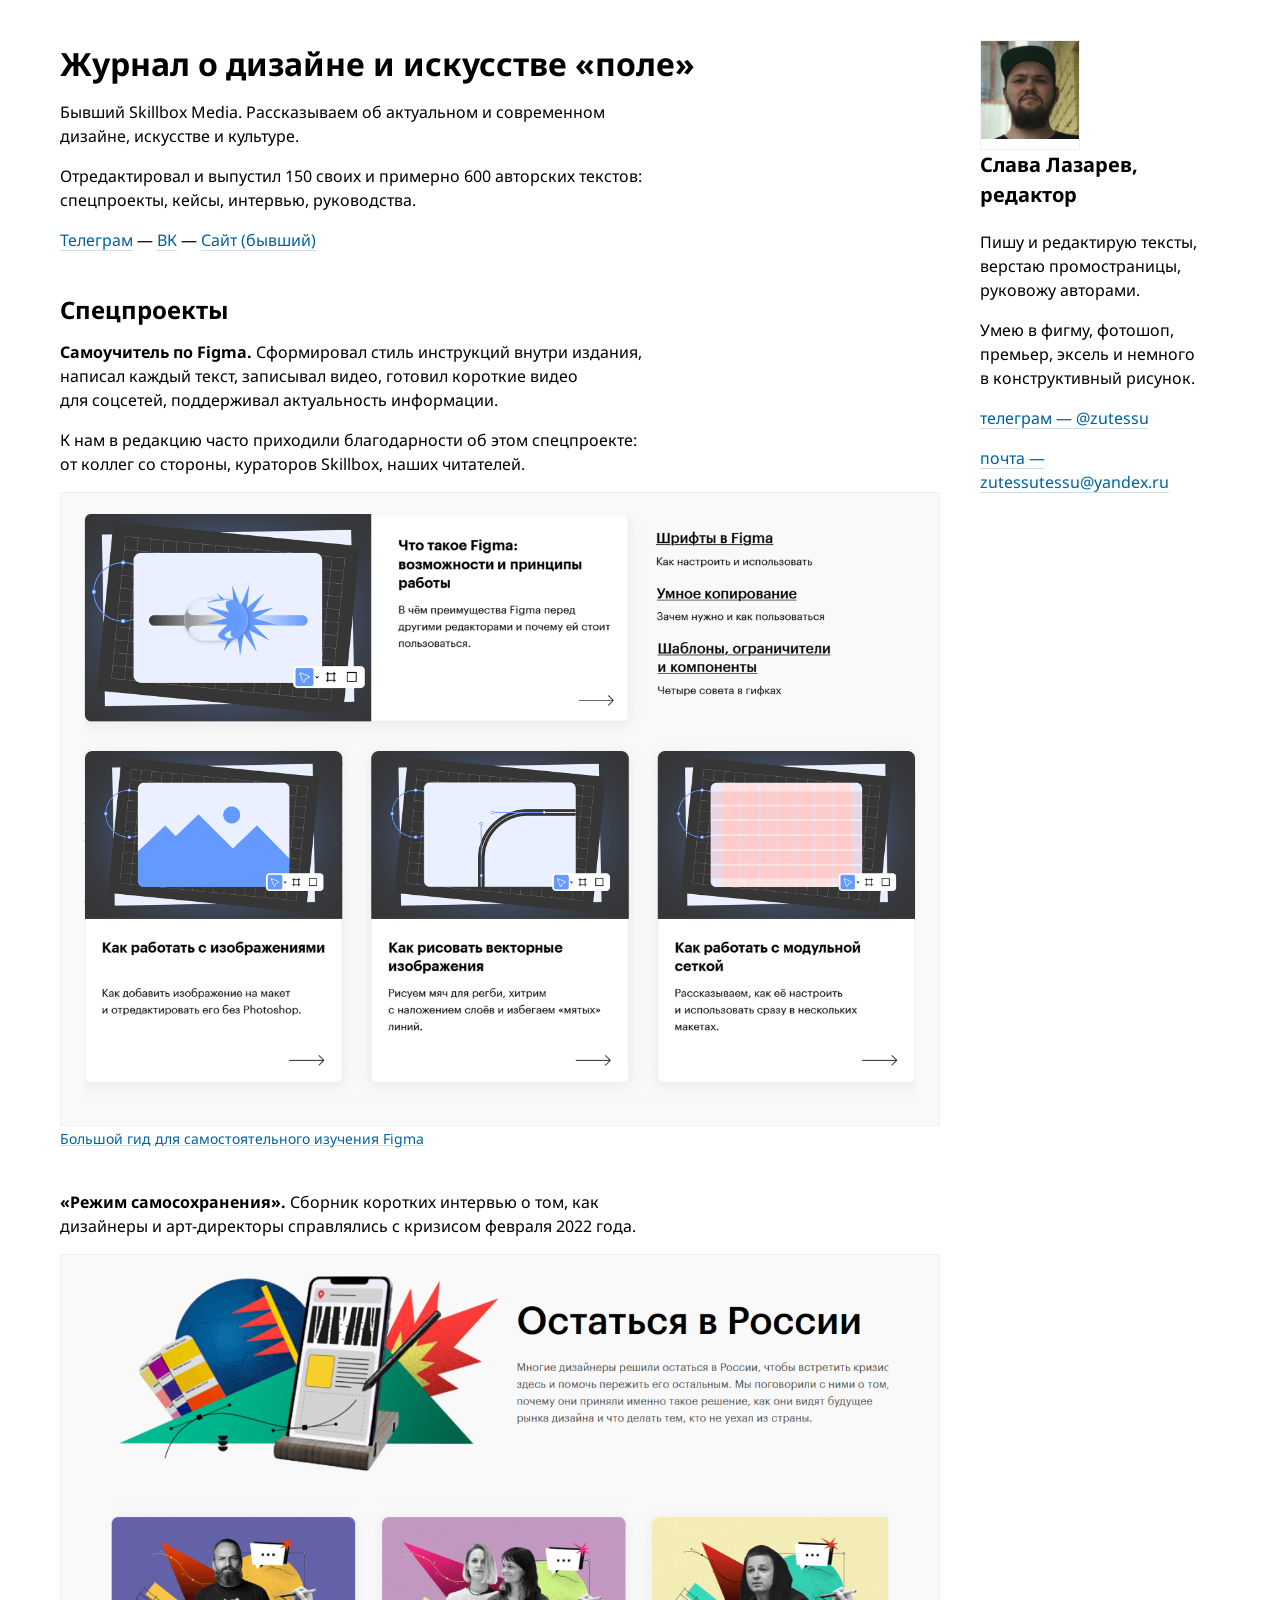
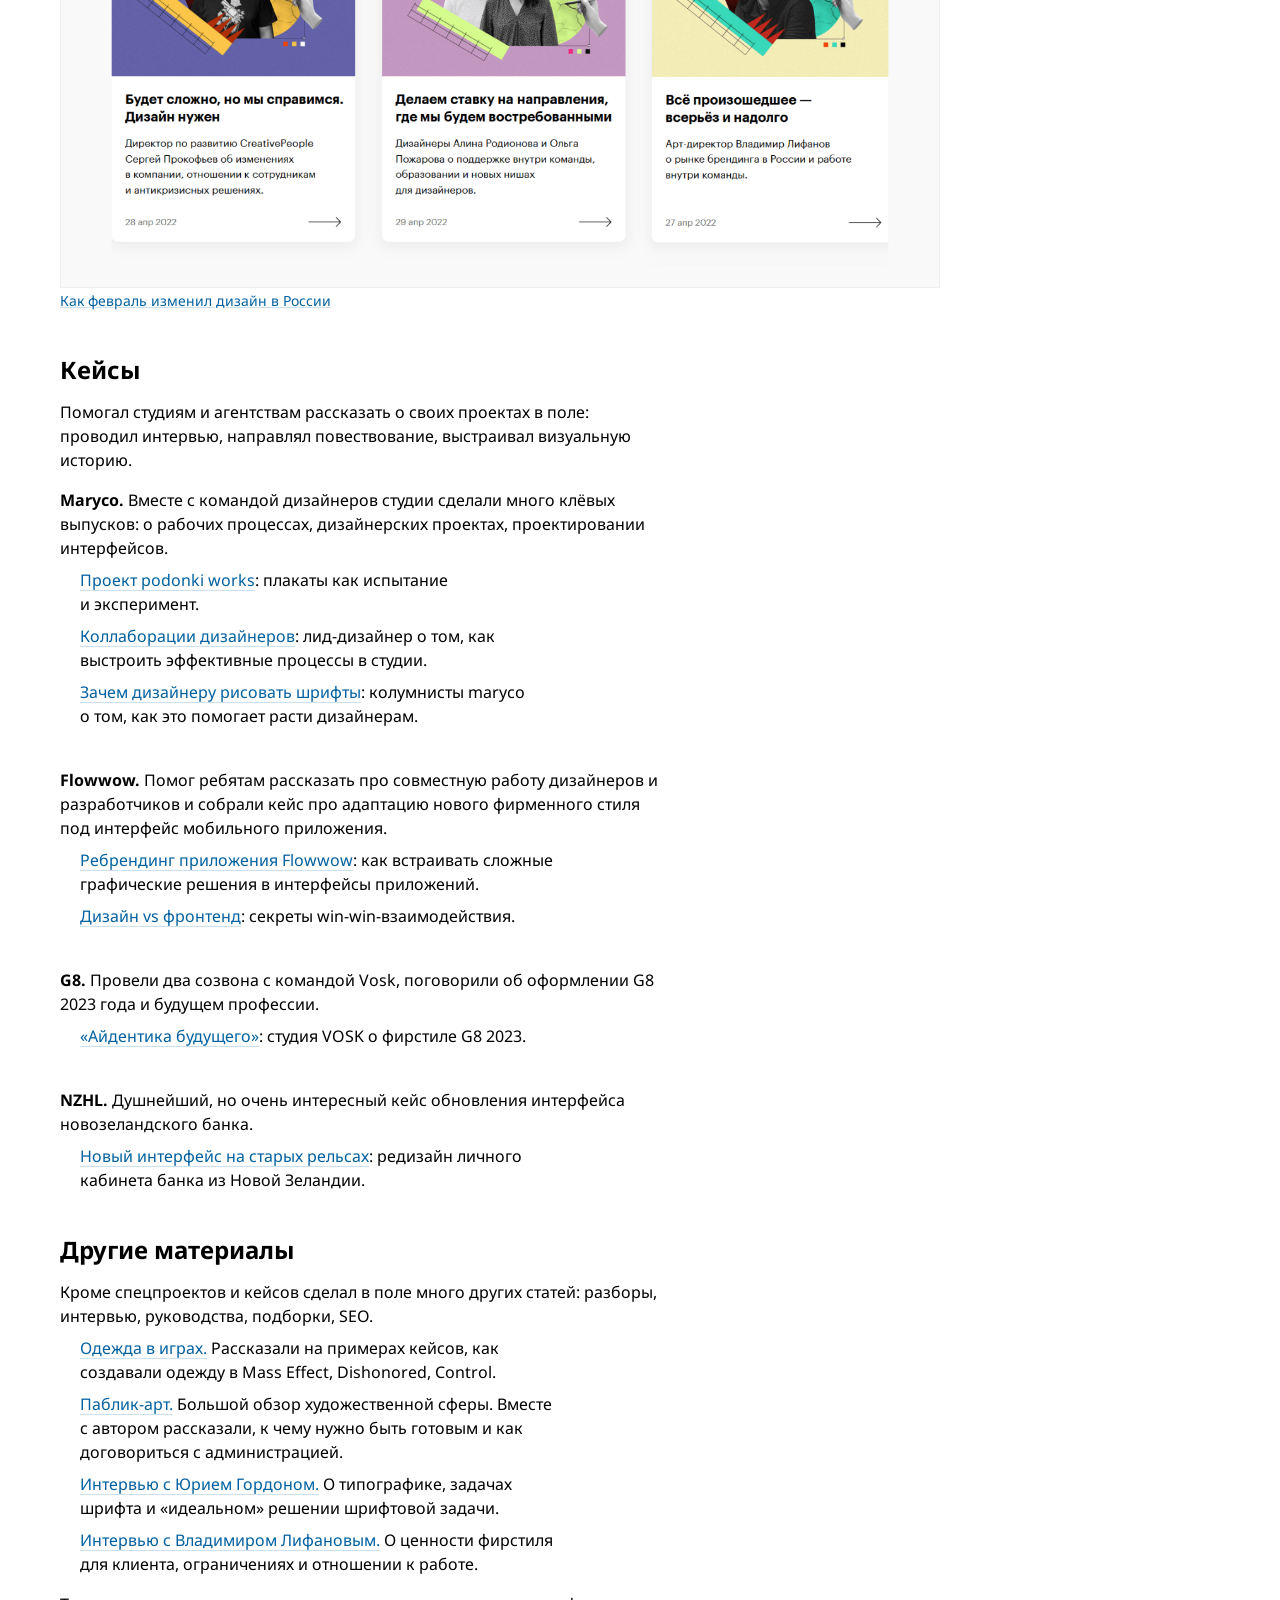
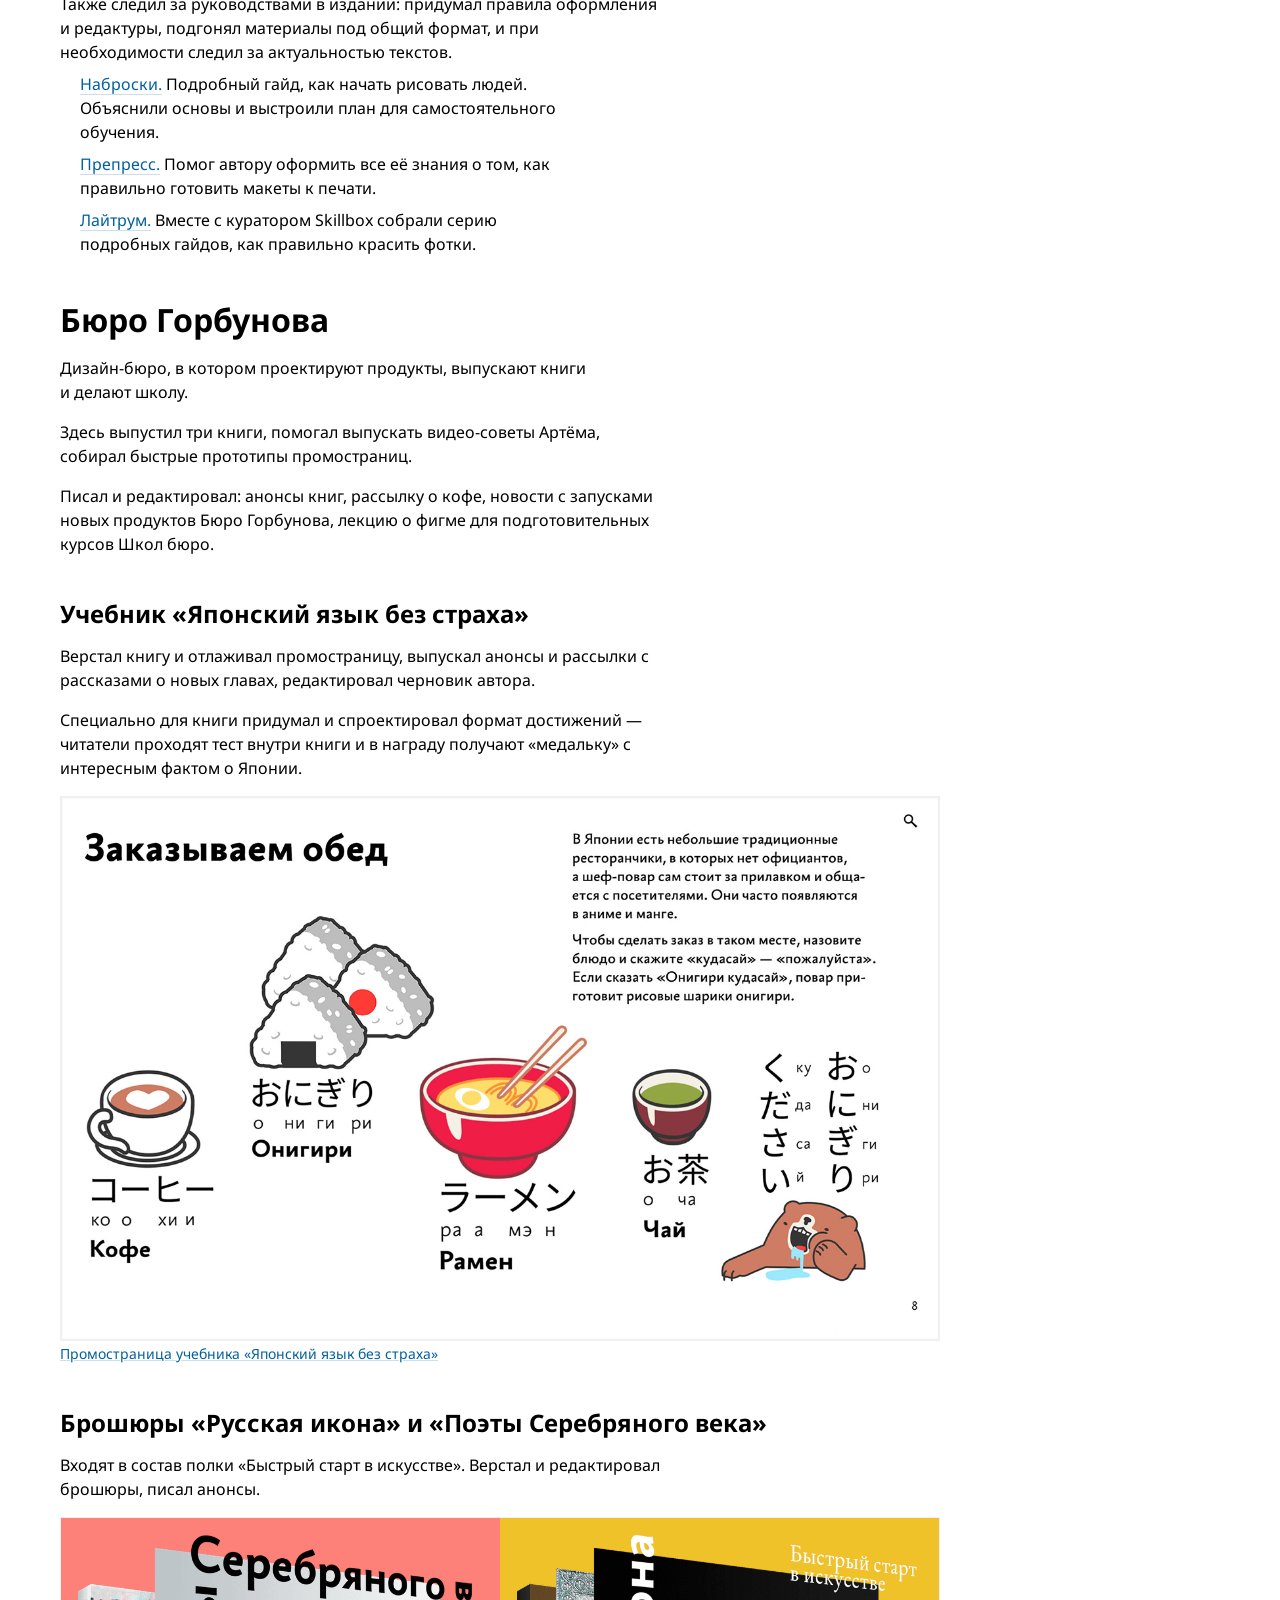
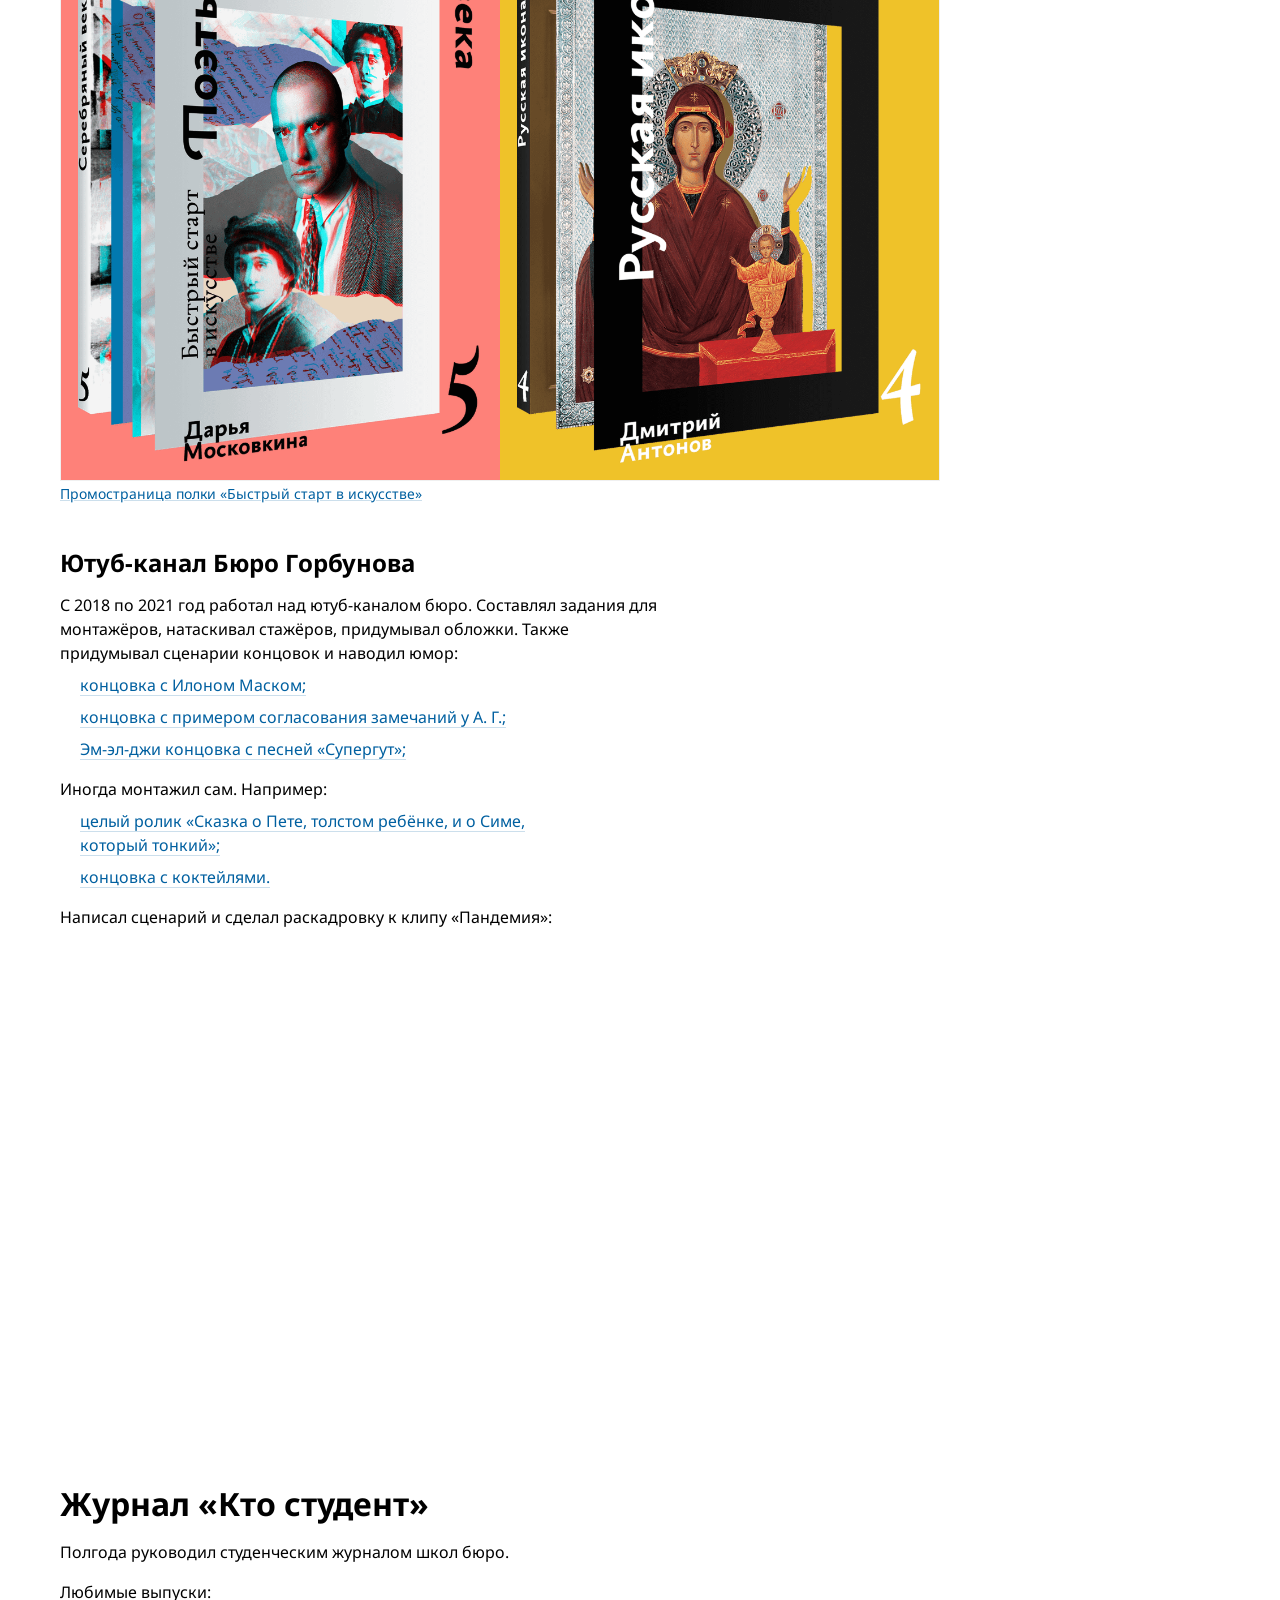
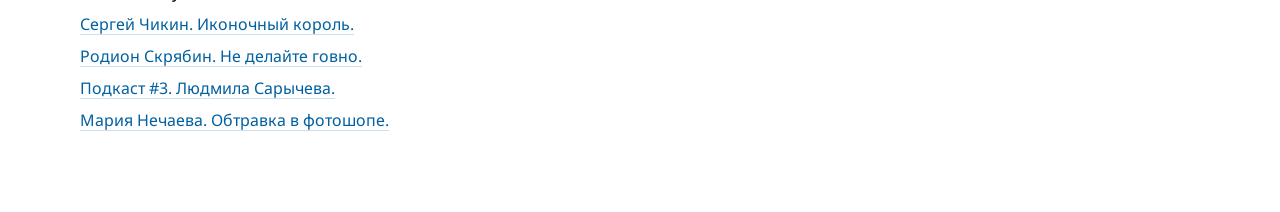
==== index.html @ e6d950b2 "Update index.html" ====
<!DOCTYPE html>
<html lang="ru">
<head>


    <!-- Здесь шапка с инфой. Тайтл — название страницы. Всё остальное — подключаем шрифт гугля Noto Sans. Если надо поменять, то это в цсс уже. Какой-нибудь кодой в вс-коде можно сделать-->
    <!-- По тексту. &nbsp; — это неразрывные пробелы-->
    <meta charset="UTF-8">
    <meta name="viewport" content="width=device-width, initial-scale=1.0">
    <title>Слава Лазарев. Портфолио редактора</title>
    <link rel="preconnect" href="https://fonts.googleapis.com">
    <link rel="preconnect" href="https://fonts.gstatic.com" crossorigin>
    <link href="https://fonts.googleapis.com/css2?family=Noto+Sans:wght@400;700&display=swap" rel="stylesheet">
    <link rel="stylesheet" href="style.css">
</head>
<body>
    <main class="main">
        <div class="container">
            <div class="layout">
                <!-- Сайдбар с фоткой-->
                <aside class="sidebar">
                    <img src="img/face.png" style="max-width: 100px; padding-bottom: 10px;" alt="Страница спецпроекта по Figma. На скриншоте 4 плашки со ссылками на часть статей.">
                    <h2 class="sidebar-title">Слава Лазарев, <br>редактор</h2>
                    <p class="section-text">Пишу и&nbsp;редактирую тексты, верстаю промостраницы, руковожу авторами.</p>
                    <p class="section-text">Умею в&nbsp;фигму, фотошоп, премьер, эксель и&nbsp;немного в&nbsp;конструктивный рисунок.</p>
                    <p class="section-text"><a href="t.me/zutessu" target="_blank">телеграм&nbsp;— @zutessu</a></p>
                    <p class="section-text"><a href="mailto:zutessutessu@yandex.ru">почта&nbsp;— zutessutessu@yandex.ru</a></p>

                </aside>

                <div class="content">
                
                    <!-- Секция = один проект\описание конторы-->
                    <section class="section">
                    <!-- H1 — место работы -->
                        <h1 class="section-title">Журнал о&nbsp;дизайне и&nbsp;искусстве «поле»</h1>
                        <p class="section-text">Бывший Skillbox Media. Рассказываем об&nbsp;актуальном и&nbsp;современном дизайне, искусстве и&nbsp;культуре.</p>
                        <p class="section-text">Отредактировал и&nbsp;выпустил 150 своих и&nbsp;примерно 600 авторских текстов: спецпроекты, кейсы, интервью, руководства.</p>
                        <p class="section-text"><a href="https://t.me/poledsgn" target="_blank">Телеграм</a>&nbsp;— <a href="https://vk.com/poledsgn" target="_blank">ВК</a>&nbsp;— <a href="https://skillbox.ru/media/design/" target="_blank">Сайт (бывший)</a></p>
                    </section>


                    <!-- Секция с проектом -->
                    <section class="section">
                        <h2 class="section-title">Спецпроекты</h2>
                        <p class="section-text"><b>Самоучитель по&nbsp;Figma.</b> Сформировал стиль инструкций внутри издания, написал каждый текст, записывал видео, готовил короткие видео для&nbsp;соцсетей, поддерживал актуальность информации. </p>
                        <p class="section-text">К&nbsp;нам в&nbsp;редакцию часто приходили благодарности об&nbsp;этом спецпроекте: от&nbsp;коллег со&nbsp;стороны, кураторов Skillbox, наших читателей.</p>
                    
                    <!-- Картинка с подписью внутри ссылки — чтобы вся конструкция работала как кнопка. Таргет-бланк = чтобы открывалось в новой вкладке браузера -->   
                        <a href="https://skillbox.ru/media/design/samouchitel-po-figma/" target="_blank" class="figure">
                            <img src="img/figma.png" alt=" ">
                            <span class="caption">Большой гид для самостоятельного изучения Figma</span>
                        </a>
                    </section>


                    <section class="section">
                        <p class="section-text"><b>«Режим самосохранения».</b> Сборник коротких интервью о&nbsp;том, как дизайнеры и&nbsp;арт-директоры справлялись с&nbsp;кризисом февраля 2022 года.</p>
                        <a href="https://skillbox.ru/media/design/samouchitel-po-figma/" target="_blank" class="figure">
                            <img src="img/rejim.png" alt="Страница спецпроекта по Figma. На скриншоте 4 плашки со ссылками на часть статей.">
                            <span class="caption">Как февраль изменил дизайн в&nbsp;России</span>
                        </a>
                    </section>

                    <section class="section">
                        <h2 class="section-title">Кейсы</h2>
                        <p class="section-text">Помогал студиям и&nbsp;агентствам рассказать о&nbsp;своих проектах в&nbsp;поле: проводил интервью, направлял повествование, выстраивал визуальную историю. </p>
                        <p class="section-text"><b>Maryco.</b> Вместе с&nbsp;командой дизайнеров студии сделали много клёвых выпусков: о&nbsp;рабочих процессах, дизайнерских проектах, проектировании интерфейсов. </p>
                        
                        
                    <!-- если внутри пункта списка есть ссылка, то она автоматом расширяется на весь пункт. внутри <a> можно указывать только то, что надо для обратной связи выделить -->      
                        <ul>
                            <li><a href="skillbox.ru/media/design/podonki-works-posters/" target="_blank">Проект podonki works</a>: плакаты как испытание и&nbsp;эксперимент.</li>
                            <li><a href="https://skillbox.ru/media/design/designer-collabs/" target="_blank">Коллаборации дизайнеров</a>: лид‑дизайнер о&nbsp;том, как выстроить эффективные процессы в&nbsp;студии.</li>
                            <li><a href="https://skillbox.ru/media/design/maryco-lettering-for-designers/" target="_blank">Зачем дизайнеру рисовать шрифты</a>: колумнисты maryco о&nbsp;том, как это помогает расти дизайнерам.</li>
                        </ul>


                    </section>
                    <section class="section">
                        <p class="section-text"><b>Flowwow.</b> Помог ребятам рассказать про совместную работу дизайнеров и разработчиков и собрали кейс про адаптацию нового фирменного стиля под интерфейс мобильного приложения. </p>
                        <ul>
                            <li><a href="https://skillbox.ru/media/design/flowwow-about-app-branding/" target="_blank">Ребрендинг приложения Flowwow</a>: как встраивать сложные графические решения в интерфейсы приложений.</li>
                            <li><a href="https://skillbox.ru/media/design/design-and-code-friends/" target="_blank">Дизайн vs фронтенд</a>: секреты win‑win‑взаимодействия.</li>
                        </ul>
                    </section>


                    <section class="section">
                        <p class="section-text"><b>G8.</b> Провели два созвона с командой Vosk, поговорили об оформлении G8 2023 года и будущем профессии. </p>
                        <ul>
                            <li><a href="https://skillbox.ru/media/design/g8-vosk-style/" target="_blank">«Айдентика будущего»</a>: студия VOSK о фирстиле G8 2023.</li>
                        </ul>
                    </section>
                    <section class="section">
                        <p class="section-text"><b>NZHL.</b> Душнейший, но очень интересный кейс обновления интерфейса новозеландского банка. </p>
                        <ul>
                            <li><a href="https://skillbox.ru/media/design/new-zealand-nzhl/" target="_blank">Новый интерфейс на старых рельсах</a>: редизайн личного кабинета банка из Новой Зеландии.</li>
                        </ul>
                    </section>

                    <section class="section">
                    <h2 class="section-title">Другие материалы</h2>
                    <p class="section-text">Кроме спецпроектов и&nbsp;кейсов сделал в&nbsp;поле много других статей: разборы, интервью, руководства, подборки, SEO.</p>
                        <ul>
                            <li><a href="https://skillbox.ru/media/design/clothes-in-video-games/" target="_blank">Одежда в&nbsp;играх.</a> Рассказали на&nbsp;примерах кейсов, как создавали одежду в&nbsp;Mass Effect, Dishonored, Control.</li>
                            <li><a href="https://skillbox.ru/media/design/pablikart-v-rossii-kak-khudozhniku-vyyti-na-gorodskuyu-stsenu/" target="_blank">Паблик-арт.</a> Большой обзор художественной сферы. Вместе с&nbsp;автором рассказали, к&nbsp;чему нужно быть готовым и&nbsp;как договориться с&nbsp;администрацией.</li>
                            <li><a href="https://skillbox.ru/media/design/interview-yuri-gordon/" target="_blank">Интервью с&nbsp;Юрием Гордоном.</a> О&nbsp;типографике, задачах шрифта и&nbsp;«идеальном» решении шрифтовой задачи.</li>
                            <li><a href="https://skillbox.ru/media/design/interview-vladimir-lifanov/" target="_blank">Интервью с&nbsp;Владимиром Лифановым.</a> О&nbsp;ценности фирстиля для клиента, ограничениях и&nbsp;отношении к&nbsp;работе.</li>
                        </ul>

                        <p class="section-text">Также следил за&nbsp;руководствами в&nbsp;издании: придумал правила оформления и&nbsp;редактуры, подгонял материалы под общий формат, и&nbsp;при необходимости следил за&nbsp;актуальностью текстов.</p>
                        <ul>
                            <li><a href="https://skillbox.ru/media/design/kak_nauchitsya_risovat_nabrosok_cheloveka/" target="_blank">Наброски.</a> Подробный гайд, как начать рисовать людей. Объяснили основы и&nbsp;выстроили план для самостоятельного обучения. </li>
                            <li><a href="https://skillbox.ru/media/design/pre-press-basics/" target="_blank">Препресс.</a> Помог автору оформить все её знания о&nbsp;том, как правильно готовить макеты к&nbsp;печати.</li>
                            <li><a href="https://skillbox.ru/media/design/lightroom-basics-exposure/" target="_blank">Лайтрум.</a> Вместе с&nbsp;куратором Skillbox собрали серию подробных гайдов, как правильно красить фотки.</li>
                        </ul>
                    </section>
                    <section class="section">
                        <h1 class="section-title">Бюро Горбунова</h1>
                        <p class="section-text">Дизайн-бюро, в&nbsp;котором проектируют продукты, выпускают книги и&nbsp;делают школу.</p>
                        <p class="section-text">Здесь выпустил три книги, помогал выпускать видео-советы Артёма, собирал быстрые прототипы промостраниц.</p>
                        <p class="section-text">Писал и&nbsp;редактировал: анонсы книг, рассылку о&nbsp;кофе, новости с&nbsp;запусками новых продуктов Бюро Горбунова, лекцию о&nbsp;фигме для подготовительных курсов Школ бюро.</p>
                    </section>

                    <section class="section">
                        <h2 class="section-title">Учебник «Японский язык без страха»</h2>
                        <p class="section-text">Верстал книгу и отлаживал промостраницу, выпускал анонсы и рассылки с рассказами о новых главах, редактировал черновик автора. </p>
                        <p class="section-text">Специально для книги придумал и спроектировал формат достижений — читатели проходят тест внутри книги и в награду получают «медальку» с интересным фактом о Японии.</p>
                        <a href="https://bureau.ru/projects/book-japanese/" target="_blank" class="figure">
                            <img src="img/bureau_jap.png" alt=" ">
                            <span class="caption">Промостраница учебника «Японский язык без страха»</span>
                        </a>
                    </section>

                    <section class="section">
                        <h2 class="section-title">Брошюры «Русская икона» и «Поэты Серебряного века»</h2>
                        <p class="section-text">Входят в состав полки «Быстрый старт в искусстве». Верстал и редактировал брошюры, писал анонсы. </p>
                        <a href="https://bureau.ru/projects/bookshelf-levelone/" target="_blank" class="figure">
                            <img src="img/levelone.png" alt=" ">
                            <span class="caption">Промостраница полки «Быстрый старт в искусстве»</span>
                        </a>
                    </section>
                    <section class="section">
                        <h2 class="section-title">Ютуб-канал Бюро Горбунова</h2>
                        <p class="section-text">С&nbsp;2018 по&nbsp;2021 год работал над ютуб-каналом бюро. Составлял задания для монтажёров, натаскивал стажёров, придумывал обложки. Также придумывал сценарии концовок и&nbsp;наводил юмор:</p>
                        <ul>
                            <li><a href="https://www.youtube.com/watch?t=484&v=kBvj2dpVGSo&feature=youtu.be" target="_blank">концовка с&nbsp;Илоном Маском;</a></li>
                            <li><a href="https://www.youtube.com/watch?t=464&v=WIFG_yQMCz8&feature=youtu.be" target="_blank">концовка с&nbsp;примером согласования замечаний у&nbsp;А.&nbsp;Г.;</a></li>
                            <li><a href="https://www.youtube.com/watch?t=333&v=P0YUjZ-5sC4&feature=youtu.be" target="_blank">Эм-эл-джи концовка с&nbsp;песней «Супергут»;</a></li>
                        </ul>

                        <p class="section-text">Иногда монтажил сам. Например:</p>
                        <ul>
                            <li><a href="https://www.youtube.com/watch?v=L0hyEvqbj9g&feature=youtu.be" target="_blank">целый ролик «Сказка о&nbsp;Пете, толстом ребёнке, и&nbsp;о&nbsp;Симе, который тонкий»;</a></li>
                            <li><a href="https://www.youtube.com/watch?t=640&v=BKypqgkBVgw&feature=youtu.be" target="_blank">концовка с&nbsp;коктейлями.</a></li>
                        </ul>
                        <p class="section-text">Написал сценарий и&nbsp;сделал раскадровку к&nbsp;клипу «Пандемия»:</p>
                        
                        <div class="video-wrapper">
                            <!-- ютубовский эмбед работает хитрожопо. чтобы не париться, меняйте только src="..." из эмбеда. Оболочка   <div class="video-wrapper"> вокруг видоса должна быть обязательно-->
                            <iframe src="https://www.youtube.com/embed/00sTUu2C_Gc?si=rbEhkv0i6A_RRs2P" title="YouTube video player" frameborder="0" allow="accelerometer; autoplay; clipboard-write; encrypted-media; gyroscope; picture-in-picture; web-share" referrerpolicy="strict-origin-when-cross-origin" allowfullscreen></iframe>
                        </div>


                    </section>
                    <section class="section">
                        <h1 class="section-title">Журнал «Кто студент»</h1>
                        <p class="section-text">Полгода руководил студенческим журналом школ бюро.</p>
                        <p class="section-text">Любимые выпуски:</p>
                        <ul>
                            <li><a href="https://ktostudent.ru/sergey-chikin/" target="_blank">Сергей Чикин. Иконочный король.</a></li>
                            <li><a href="https://ktostudent.ru/rodion-skryabin/" target="_blank">Родион Скрябин. Не делайте говно.</a></li>
                            <li><a href="https://ktostudent.ru/luda-sarycheva-pod/" target="_blank">Подкаст #3. Людмила Сарычева.</a></li>
                            <li><a href="https://ktostudent.ru/maria-nechaeva-photoshop/" target="_blank">Мария Нечаева. Обтравка в&nbsp;фотошопе.</a></li>

                        </ul>
                    </section>

                </div>
            </div>
        </div>
    </main>
</body>
</html>
---- style.css ----
/* Reset & Base */
*,
*::before,
*::after {
    box-sizing: border-box;
    margin: 0;
    padding: 0;
}

html {
    font-size: 16px;
    scroll-behavior: smooth;
}

body {
    font-family: 'Noto Sans', sans-serif;
    line-height: 1.5;
    color: #000;
    background-color: #fff;
}

img {
    max-width: 100%;
    height: auto;
    display: block;
    border: 1px solid rgba(204, 204, 204, 0.3);
}

a {
    color: #0060a0;
    text-decoration: none;
    box-shadow: inset 0 -1px 0 rgba(0, 96, 160, 0.2);
}

a:visited {
    box-shadow: inset 0 -1px 0 rgba(0, 96, 160, 0.2);
}

a:hover {
    color: #dd0073;
    box-shadow: inset 0 -1px 0 #dd0073;
}

ul {
    list-style: none;
    margin-top: -8px;
    margin-bottom: 16px;
    max-width: 500px;
}

ul li {
    position: relative;
    padding-left: 20px;
    margin-bottom: 8px;
}

ul li a::before {
    content: "";
    position: absolute;
    top: 0;
    left: 0;
    right: 0;
    bottom: 0;
}

/* Container */
.container {
    max-width: 1200px;
    margin: 0 auto;
    padding: 0 20px;
}

/* Header */
.header {
    padding: 20px 0;
    background-color: #f8f8f8;
}

.nav {
    display: flex;
    justify-content: space-between;
    align-items: center;
}

.logo {
    font-size: 1.5rem;
    font-weight: 700;
}

.nav-list {
    display: flex;
    gap: 30px;
}

.nav-link {
    transition: color 0.2s;
}

.nav-link:hover {
    color: #0066cc;
}

/* Main */
.main {
    min-height: 100vh;
    padding: 40px 0;
}

/* Layout 1:4 */
.layout {
    display: flex;
    gap: 40px;
}

.sidebar {
    flex: 1;
    min-width: 240px;
    padding: 0;
    border-radius: 8px;
    order: 2;
}

.sidebar ul li {
    padding-left: 0;
}

.content {
    flex: 4;
    order: 1;
}

.sidebar-title {
    margin-bottom: 20px;
    font-size: 1.25rem;
}

.sidebar-list {
    display: flex;
    flex-direction: column;
    gap: 10px;
}

.sidebar-link {
    display: block;
    padding: 8px 12px;
    border-radius: 4px;
    transition: background-color 0.2s;
}

.sidebar-link:hover {
    background-color: #e0e0e0;
}

/* Sections */
.section {
    margin-bottom: 40px;
}

.section-title {
    margin-bottom: 12px;
    font-size: 1.5rem;
}

h1.section-title {
    font-size: 2rem;
}

.section-text {
    max-width: 600px;
    margin-bottom: 16px;
}

.section-text:last-child {
    margin-bottom: 0;
}

.caption {
    display: inline;
    margin-top: 4px;
    font-size: 14px;
    text-decoration: underline;
    text-decoration-color: rgba(0, 96, 160, 0.2);
    text-underline-offset: 1px;
}

.figure {
    display: block;
    box-shadow: none;
    color: #0060a0;
    text-decoration: none;
}

.figure:hover {
    color: #ff0084;
    box-shadow: none;
}

.video-wrapper {
    position: relative;
    width: 100%;
    padding-bottom: 56.25%;
}

.video-wrapper iframe {
    position: absolute;
    top: 0;
    left: 0;
    width: 100%;
    height: 100%;
}

.figure:hover .caption {
    text-decoration-color: #ff0084;
}

/* Grid 2 columns */
.grid-2 {
    display: flex;
    gap: 20px;
}

.grid-2-item {
    flex: 1;
}

.grid-2-title {
    margin-bottom: 12px;
    font-size: 1.125rem;
    font-weight: 600;
}

.grid-2-text {
    max-width: 600px;
}

/* Footer */
.footer {
    padding: 30px 0;
    background-color: #333;
    color: #fff;
    text-align: center;
}

/* Utility */
.visually-hidden {
    position: absolute;
    width: 1px;
    height: 1px;
    margin: -1px;
    border: 0;
    padding: 0;
    white-space: nowrap;
    clip-path: inset(100%);
    clip: rect(0 0 0 0);
    overflow: hidden;
}

/* Mobile */
@media (max-width: 768px) {
    .layout {
        flex-direction: column;
        gap: 20px;
    }

    .sidebar {
        order: 1;
        min-width: 0;
    }

    .content {
        order: 2;
    }

    .section-text {
        max-width: 100%;
    }

    ul {
        max-width: 100%;
    }
}
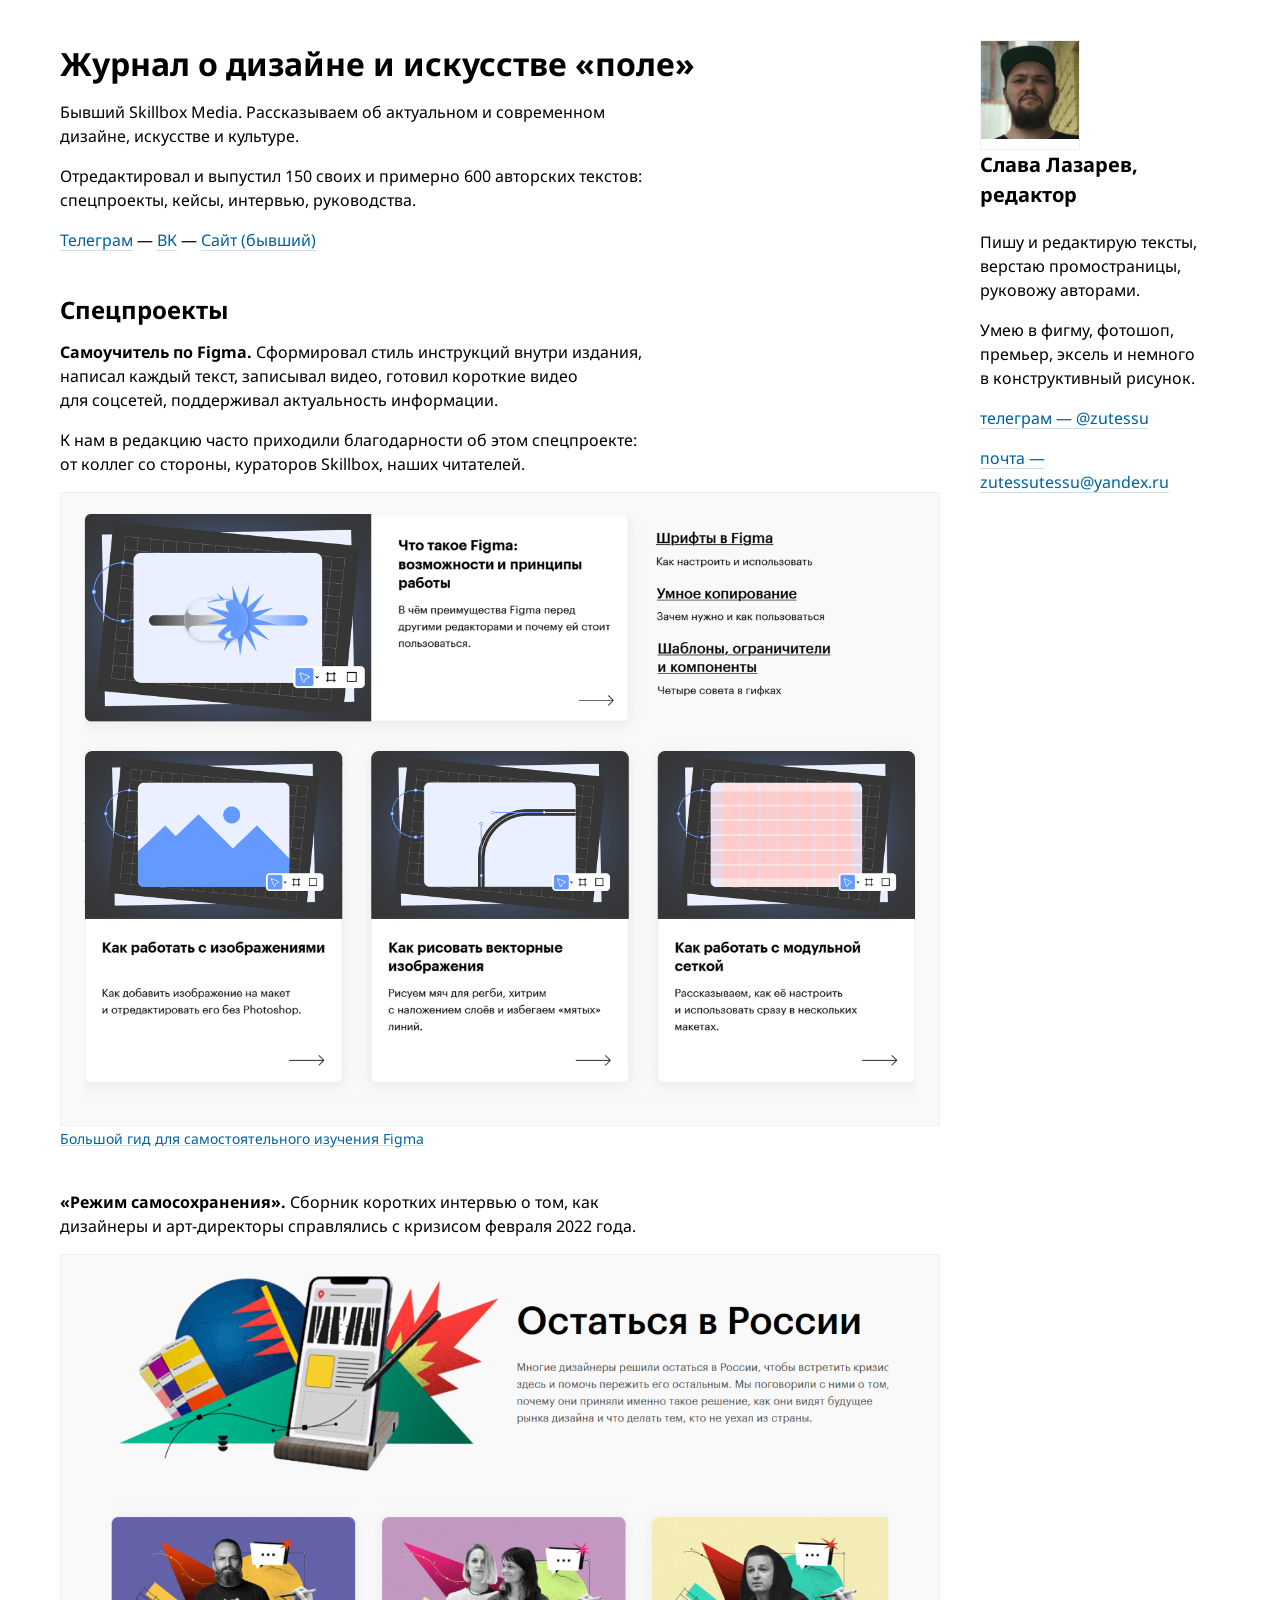
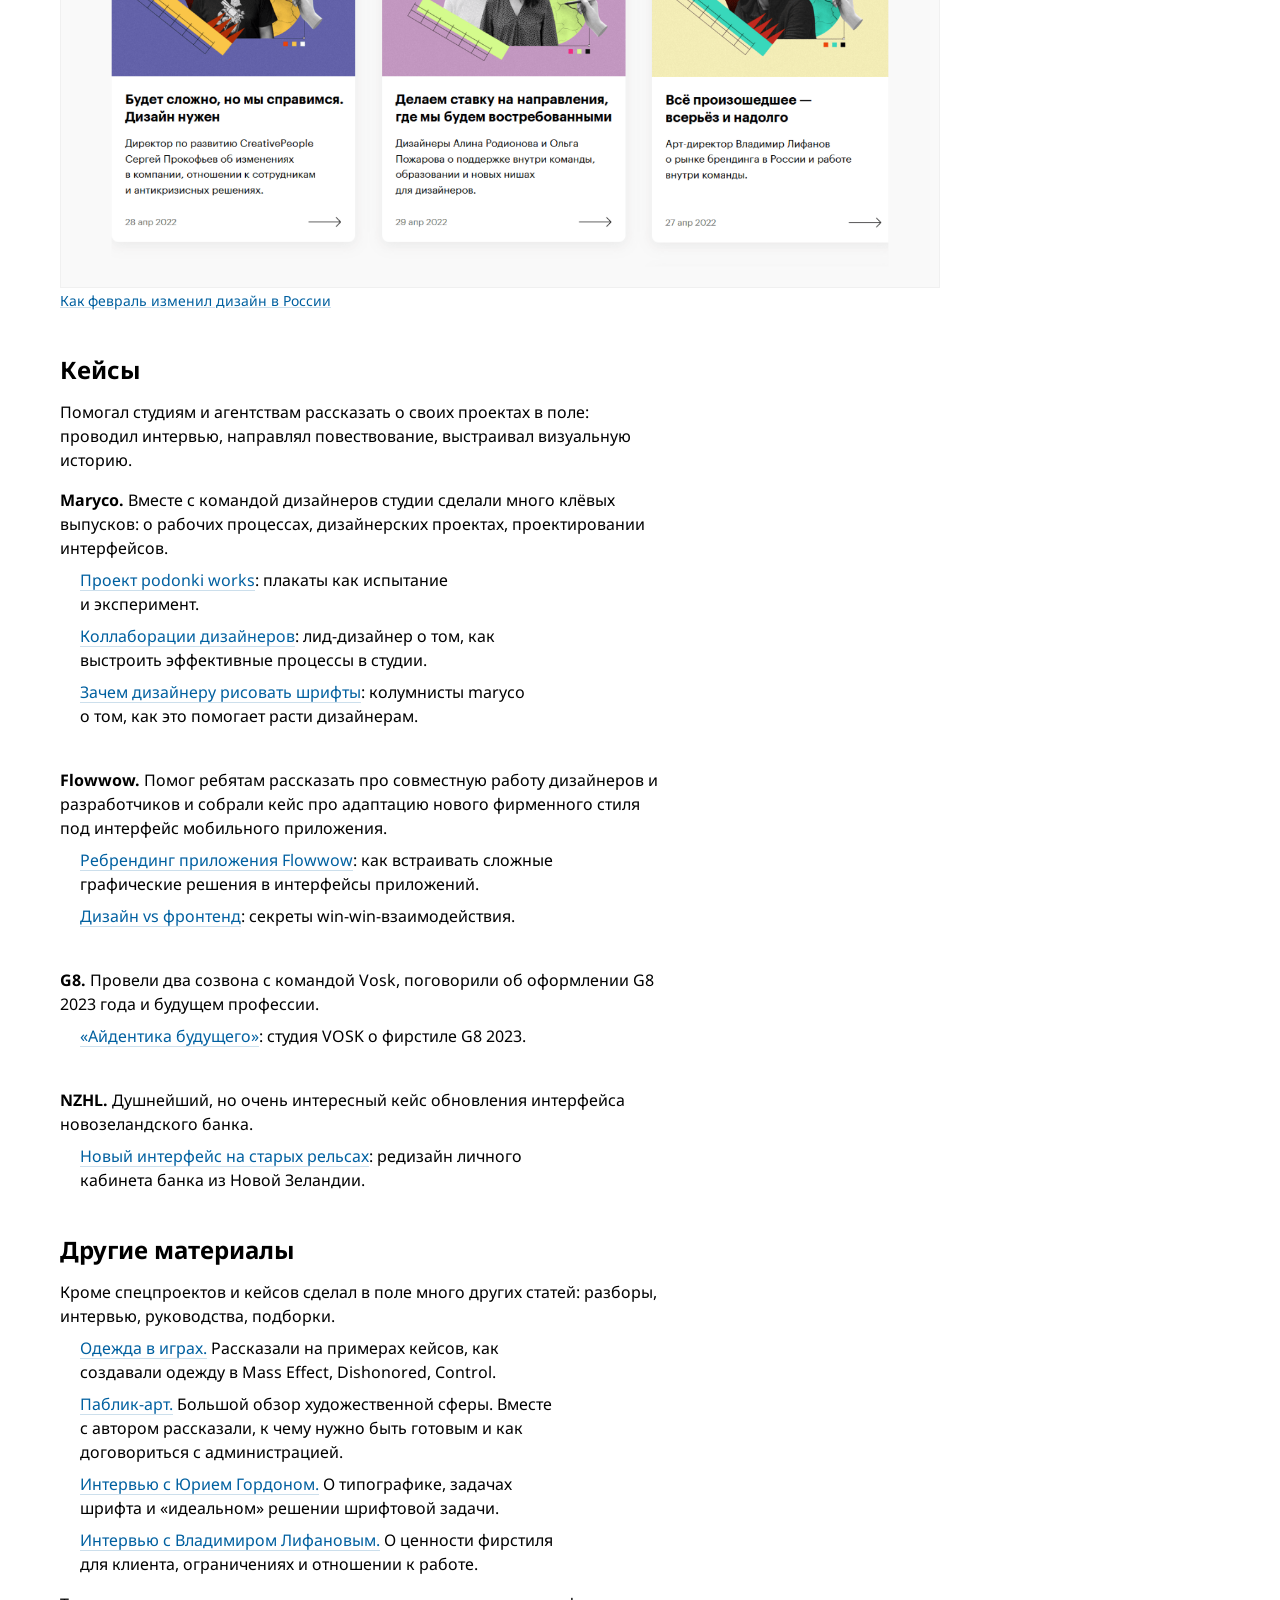
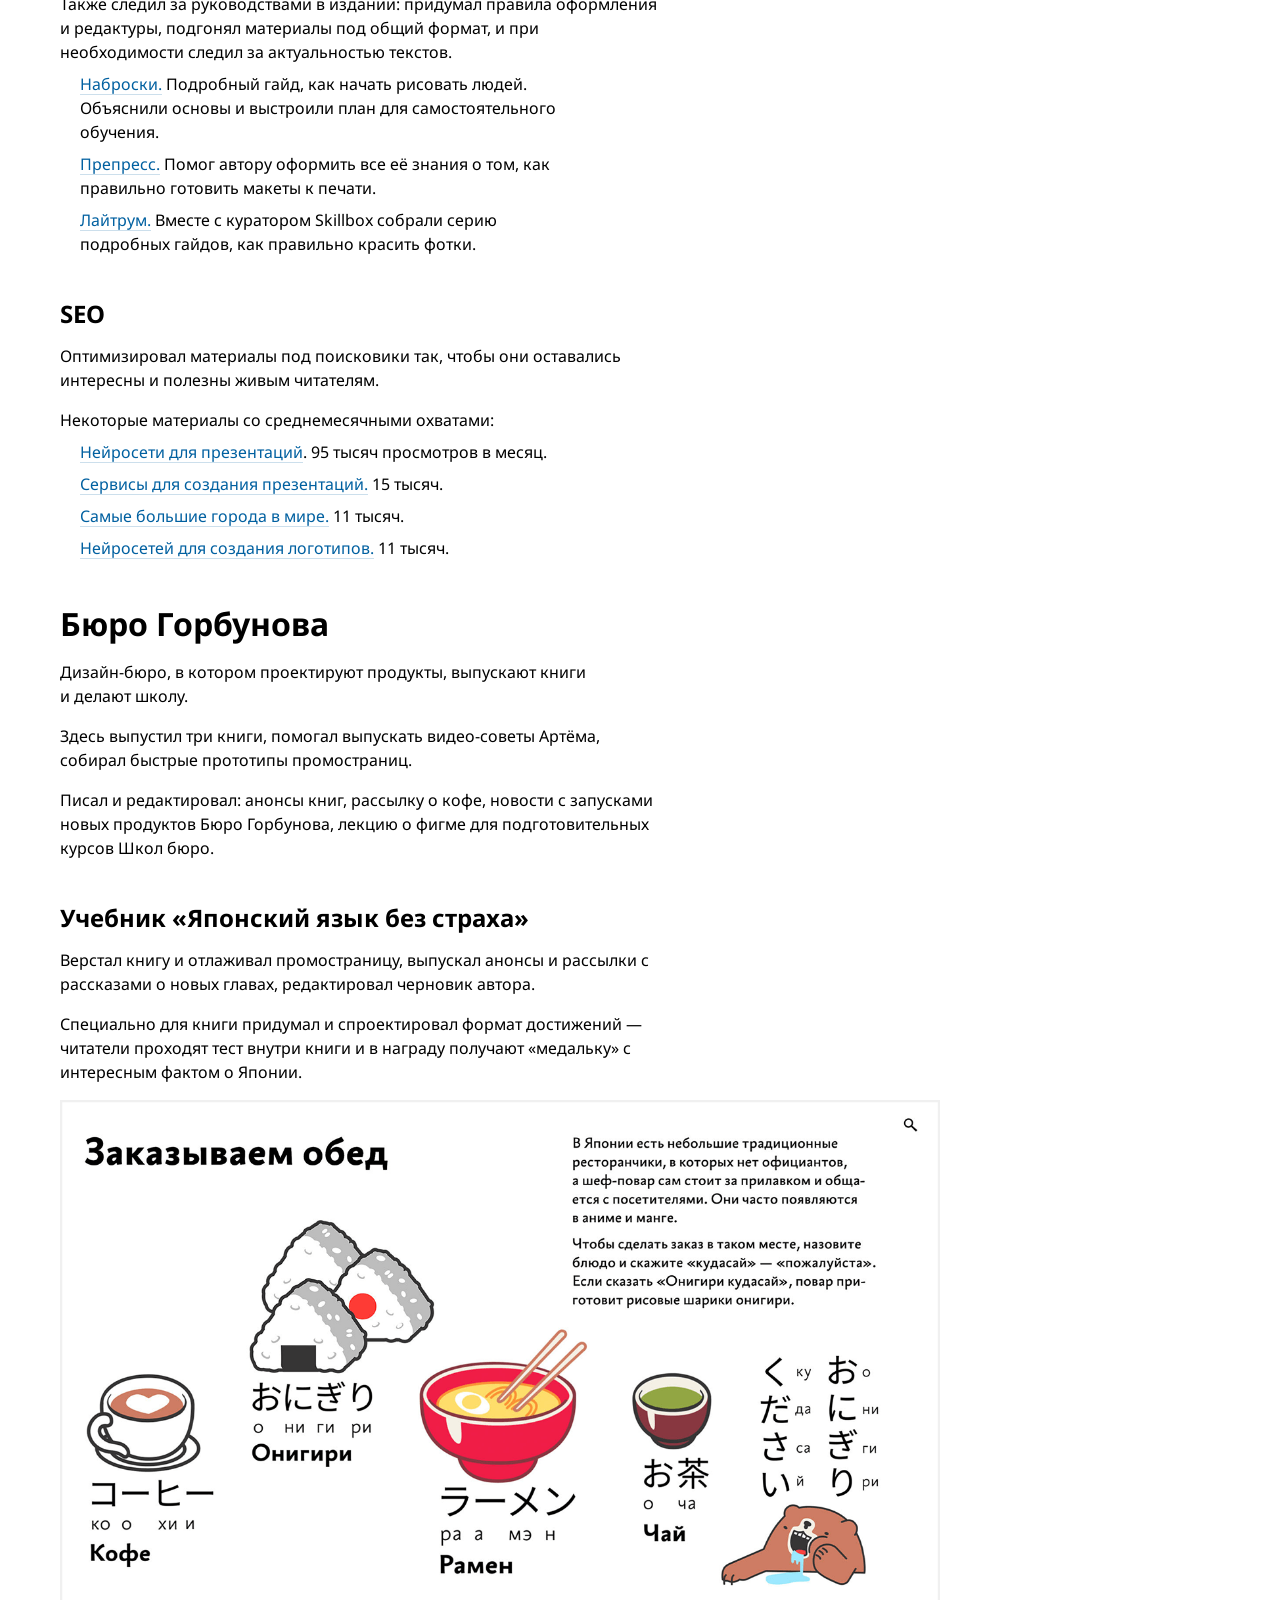
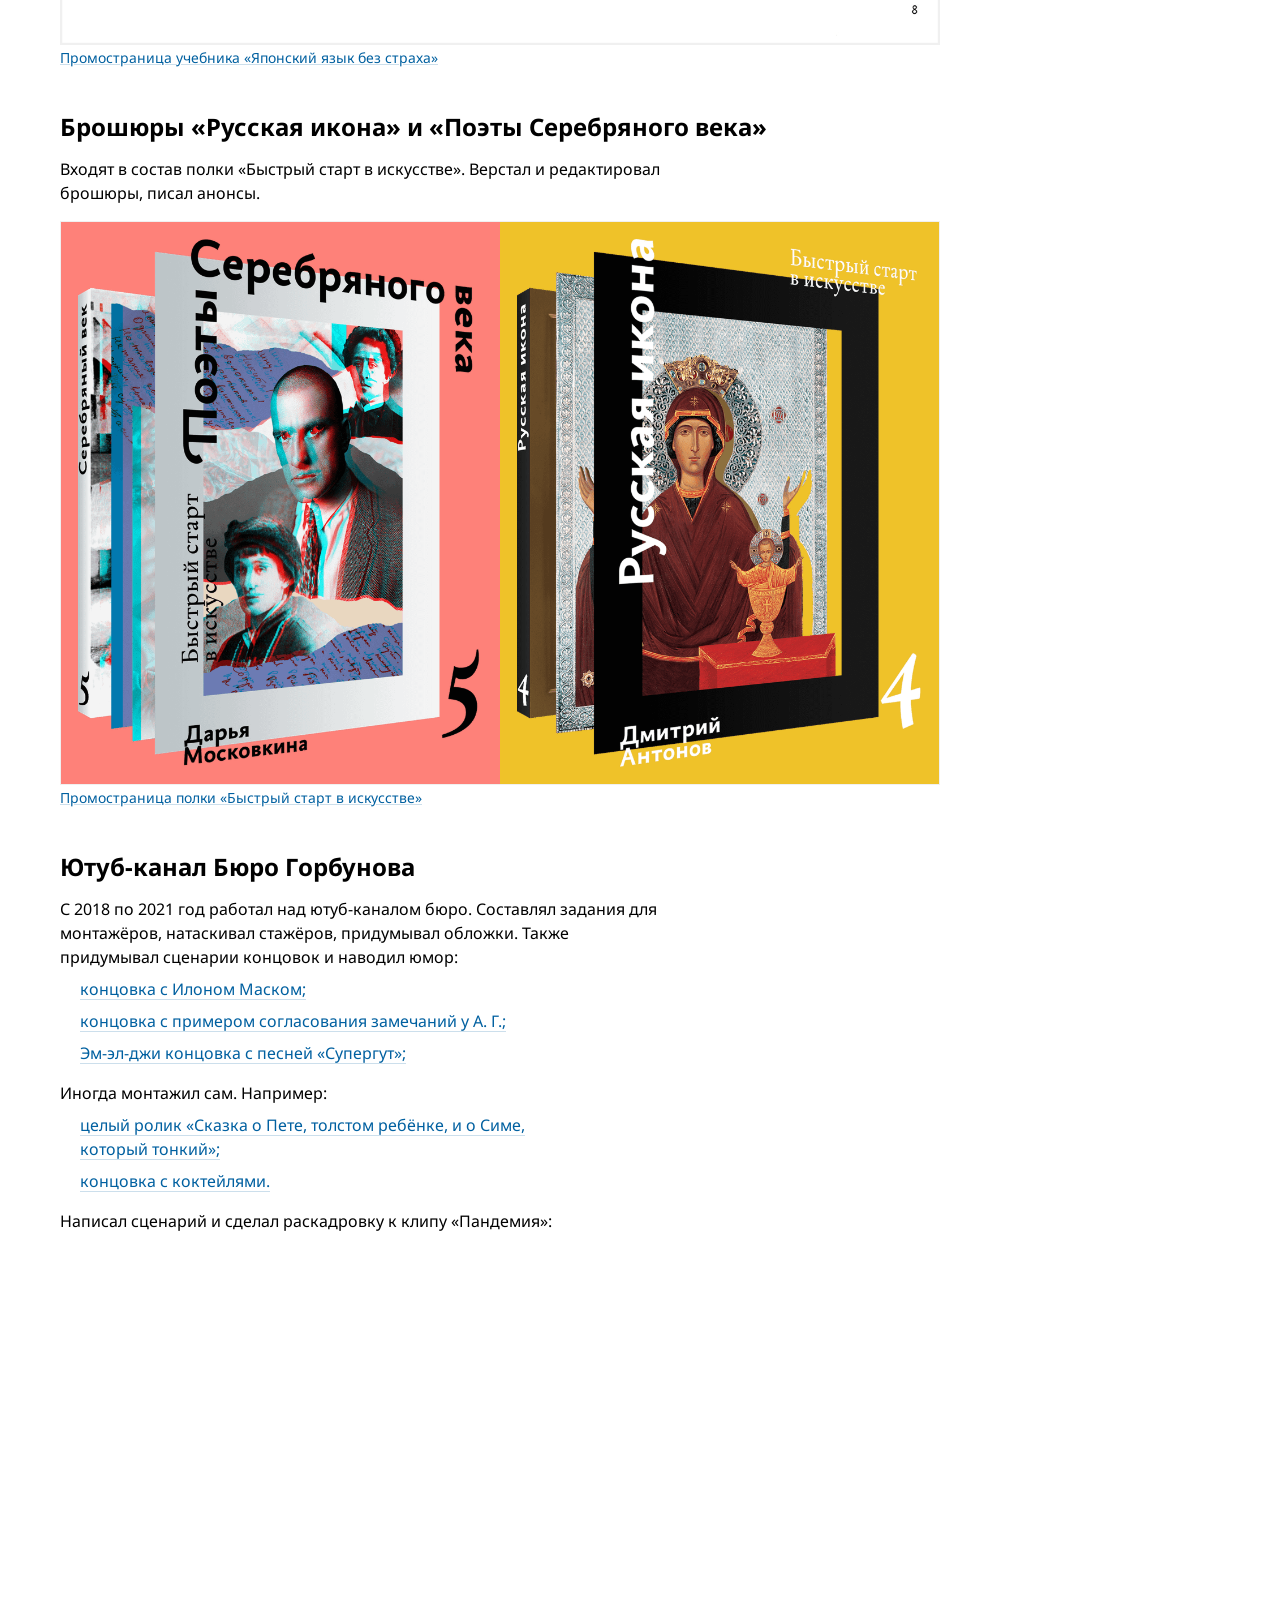
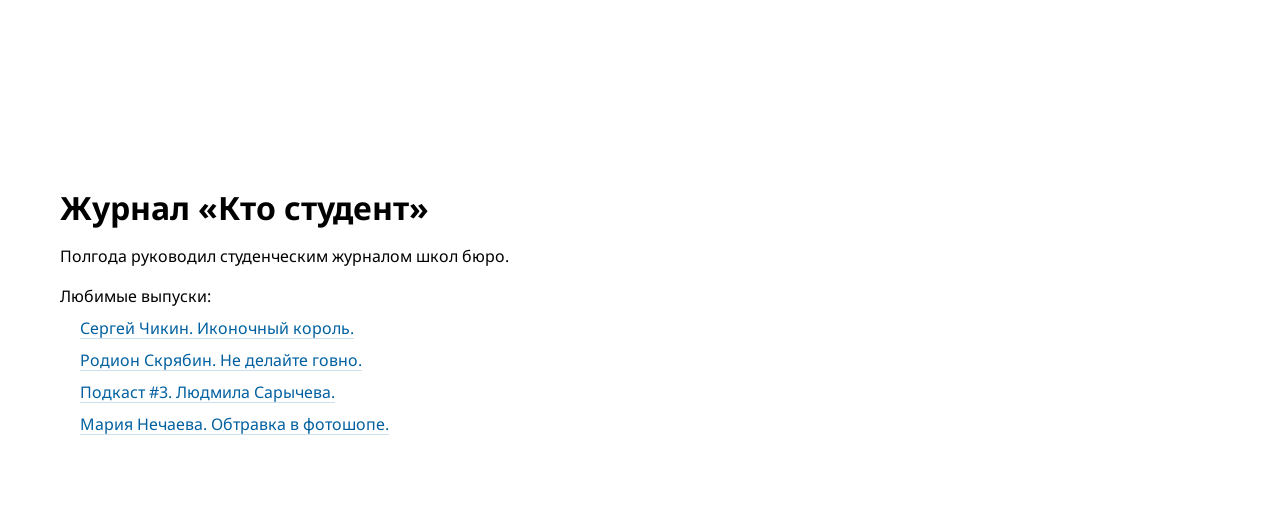
==== commit e1681cf9: "Update index.html" ====
--- a/index.html
+++ b/index.html
@@ -23,7 +23,7 @@
                     <h2 class="sidebar-title">Слава Лазарев, <br>редактор</h2>
                     <p class="section-text">Пишу и&nbsp;редактирую тексты, верстаю промостраницы, руковожу авторами.</p>
                     <p class="section-text">Умею в&nbsp;фигму, фотошоп, премьер, эксель и&nbsp;немного в&nbsp;конструктивный рисунок.</p>
-                    <p class="section-text"><a href="t.me/zutessu" target="_blank">телеграм&nbsp;— @zutessu</a></p>
+                    <p class="section-text"><a href="https://t.me/zutessu" target="_blank">телеграм&nbsp;— @zutessu</a></p>
                     <p class="section-text"><a href="mailto:zutessutessu@yandex.ru">почта&nbsp;— zutessutessu@yandex.ru</a></p>
 
                 </aside>
@@ -56,8 +56,8 @@
 
                     <section class="section">
                         <p class="section-text"><b>«Режим самосохранения».</b> Сборник коротких интервью о&nbsp;том, как дизайнеры и&nbsp;арт-директоры справлялись с&nbsp;кризисом февраля 2022 года.</p>
-                        <a href="https://skillbox.ru/media/design/samouchitel-po-figma/" target="_blank" class="figure">
-                            <img src="img/rejim.png" alt="Страница спецпроекта по Figma. На скриншоте 4 плашки со ссылками на часть статей.">
+                        <a href="https://skillbox.ru/media/design/vesna-2022-novaya-realnost/" target="_blank" class="figure">
+                            <img src="img/rejim.png" alt=" ">
                             <span class="caption">Как февраль изменил дизайн в&nbsp;России</span>
                         </a>
                     </section>
@@ -70,7 +70,7 @@
                         
                     <!-- если внутри пункта списка есть ссылка, то она автоматом расширяется на весь пункт. внутри <a> можно указывать только то, что надо для обратной связи выделить -->      
                         <ul>
-                            <li><a href="skillbox.ru/media/design/podonki-works-posters/" target="_blank">Проект podonki works</a>: плакаты как испытание и&nbsp;эксперимент.</li>
+                            <li><a href="https://skillbox.ru/media/design/podonki-works-posters/" target="_blank">Проект podonki works</a>: плакаты как испытание и&nbsp;эксперимент.</li>
                             <li><a href="https://skillbox.ru/media/design/designer-collabs/" target="_blank">Коллаборации дизайнеров</a>: лид‑дизайнер о&nbsp;том, как выстроить эффективные процессы в&nbsp;студии.</li>
                             <li><a href="https://skillbox.ru/media/design/maryco-lettering-for-designers/" target="_blank">Зачем дизайнеру рисовать шрифты</a>: колумнисты maryco о&nbsp;том, как это помогает расти дизайнерам.</li>
                         </ul>
@@ -101,7 +101,7 @@
 
                     <section class="section">
                     <h2 class="section-title">Другие материалы</h2>
-                    <p class="section-text">Кроме спецпроектов и&nbsp;кейсов сделал в&nbsp;поле много других статей: разборы, интервью, руководства, подборки, SEO.</p>
+                    <p class="section-text">Кроме спецпроектов и&nbsp;кейсов сделал в&nbsp;поле много других статей: разборы, интервью, руководства, подборки.</p>
                         <ul>
                             <li><a href="https://skillbox.ru/media/design/clothes-in-video-games/" target="_blank">Одежда в&nbsp;играх.</a> Рассказали на&nbsp;примерах кейсов, как создавали одежду в&nbsp;Mass Effect, Dishonored, Control.</li>
                             <li><a href="https://skillbox.ru/media/design/pablikart-v-rossii-kak-khudozhniku-vyyti-na-gorodskuyu-stsenu/" target="_blank">Паблик-арт.</a> Большой обзор художественной сферы. Вместе с&nbsp;автором рассказали, к&nbsp;чему нужно быть готовым и&nbsp;как договориться с&nbsp;администрацией.</li>
@@ -116,6 +116,21 @@
                             <li><a href="https://skillbox.ru/media/design/lightroom-basics-exposure/" target="_blank">Лайтрум.</a> Вместе с&nbsp;куратором Skillbox собрали серию подробных гайдов, как правильно красить фотки.</li>
                         </ul>
                     </section>
+
+                    <section class="section">
+                    <h2 class="section-title">SEO</h2>
+                    <p class="section-text">Оптимизировал материалы под поисковики&nbsp;так, чтобы&nbsp;они оставались интересны и&nbsp;полезны живым читателям.</p>
+                    <p class="section-text">Некоторые материалы со&nbsp;среднемесячными охватами:</p>
+                        <ul>
+                            <li><a href="https://skillbox.ru/media/design/6-ai-presents/" target="_blank">Нейросети для презентаций</a>. 95 тысяч&nbsp;просмотров в&nbsp;месяц.</li>
+                            <li><a href="https://skillbox.ru/media/design/10-ai-for-logos/" target="_blank">Cервисы для создания презентаций.</a> 15&nbsp;тысяч.</li>
+                            <li><a href="https://skillbox.ru/media/design/biggest-little-city/" target="_blank">Самые большие города в мире.</a> 11&nbsp;тысяч.</li>
+                            <li><a href="https://skillbox.ru/media/design/10-ai-for-logos/" target="_blank">Нейросетей для создания логотипов.</a> 11&nbsp;тысяч.</li>
+                        </ul>
+
+                    </section>
+
+
                     <section class="section">
                         <h1 class="section-title">Бюро Горбунова</h1>
                         <p class="section-text">Дизайн-бюро, в&nbsp;котором проектируют продукты, выпускают книги и&nbsp;делают школу.</p>
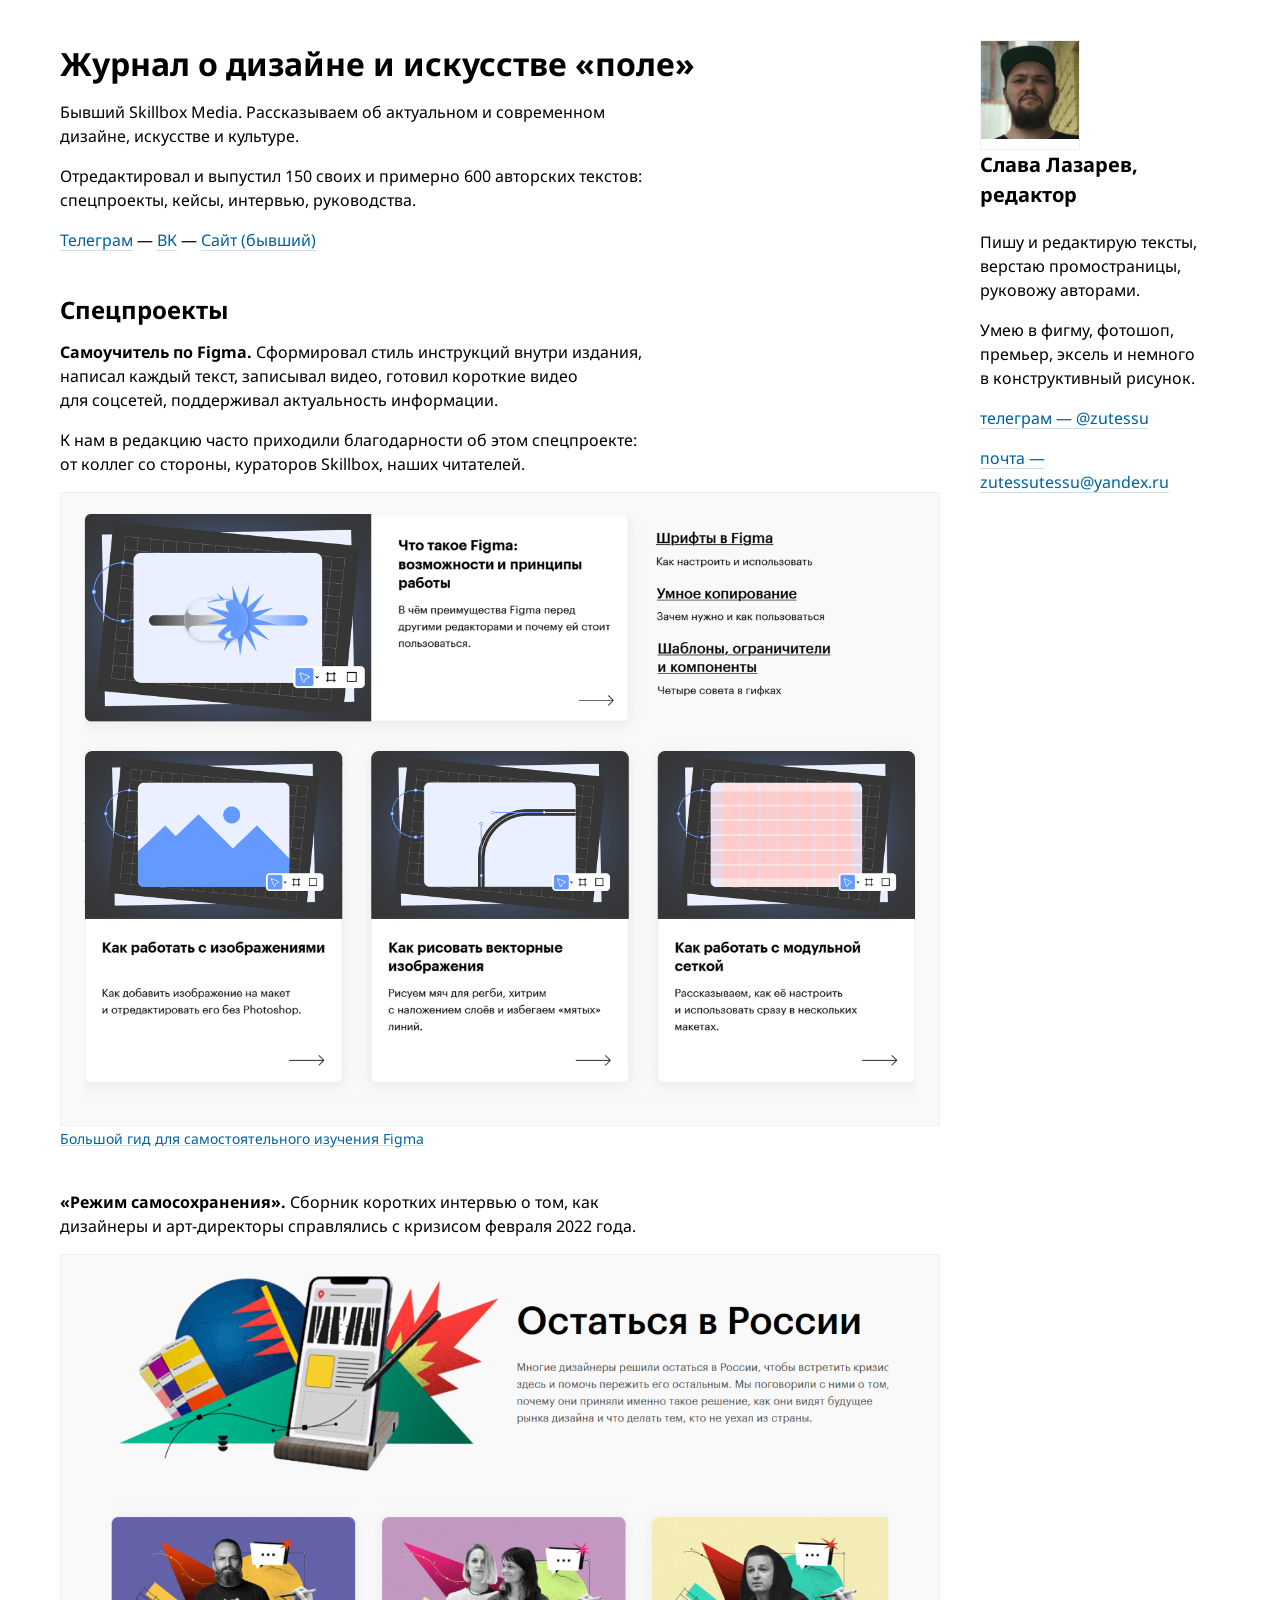
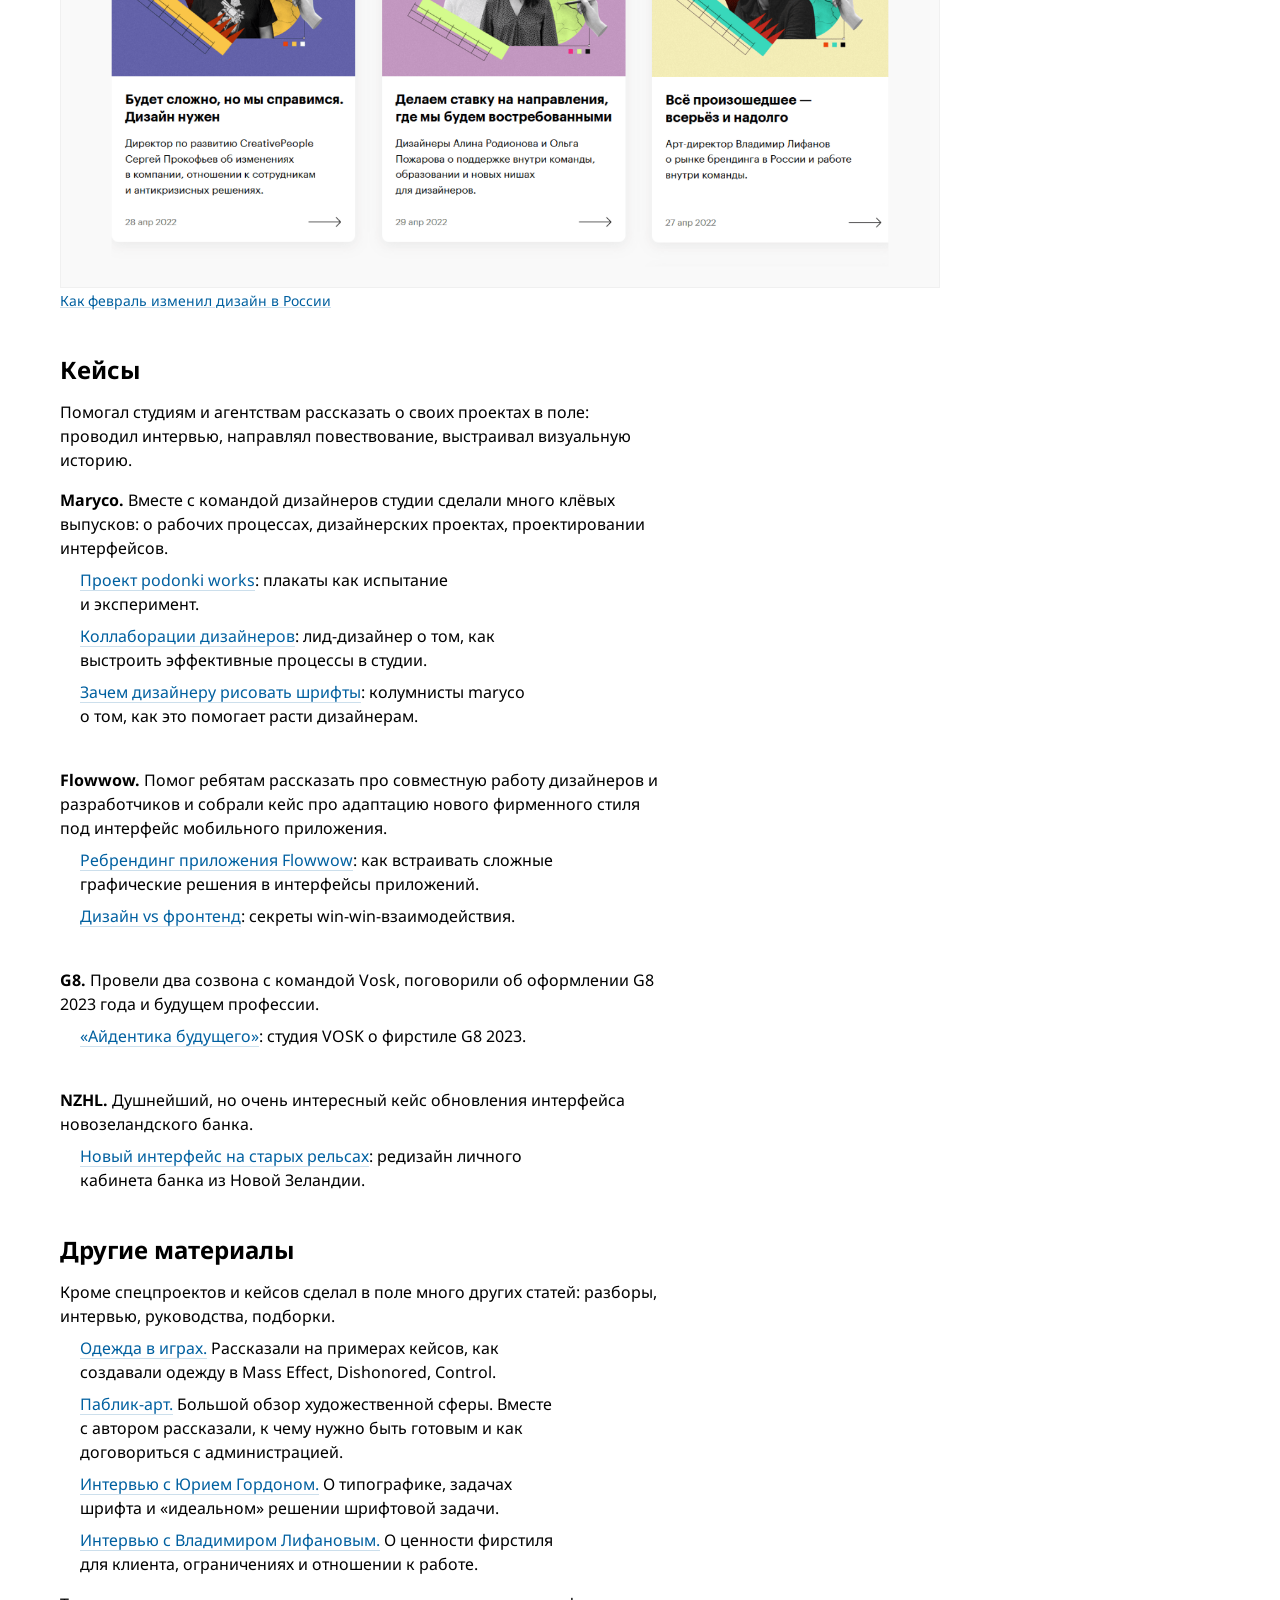
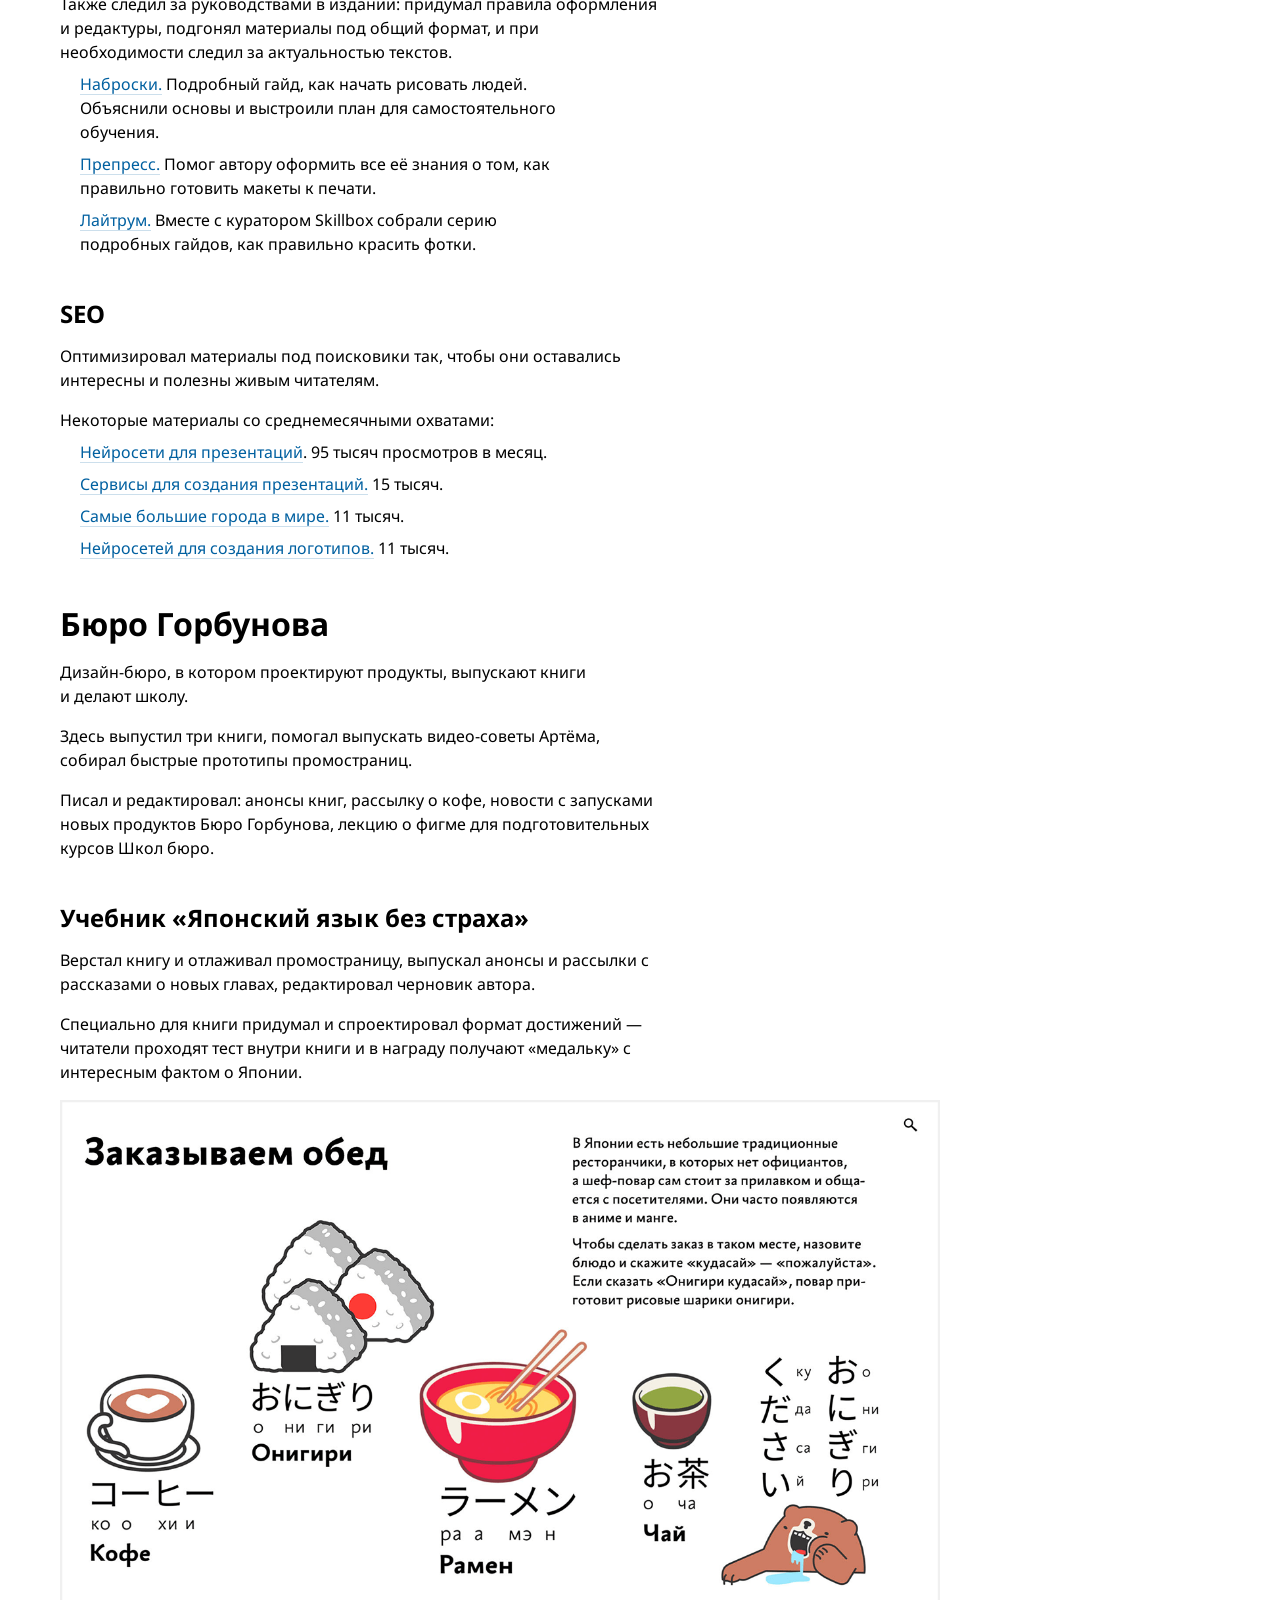
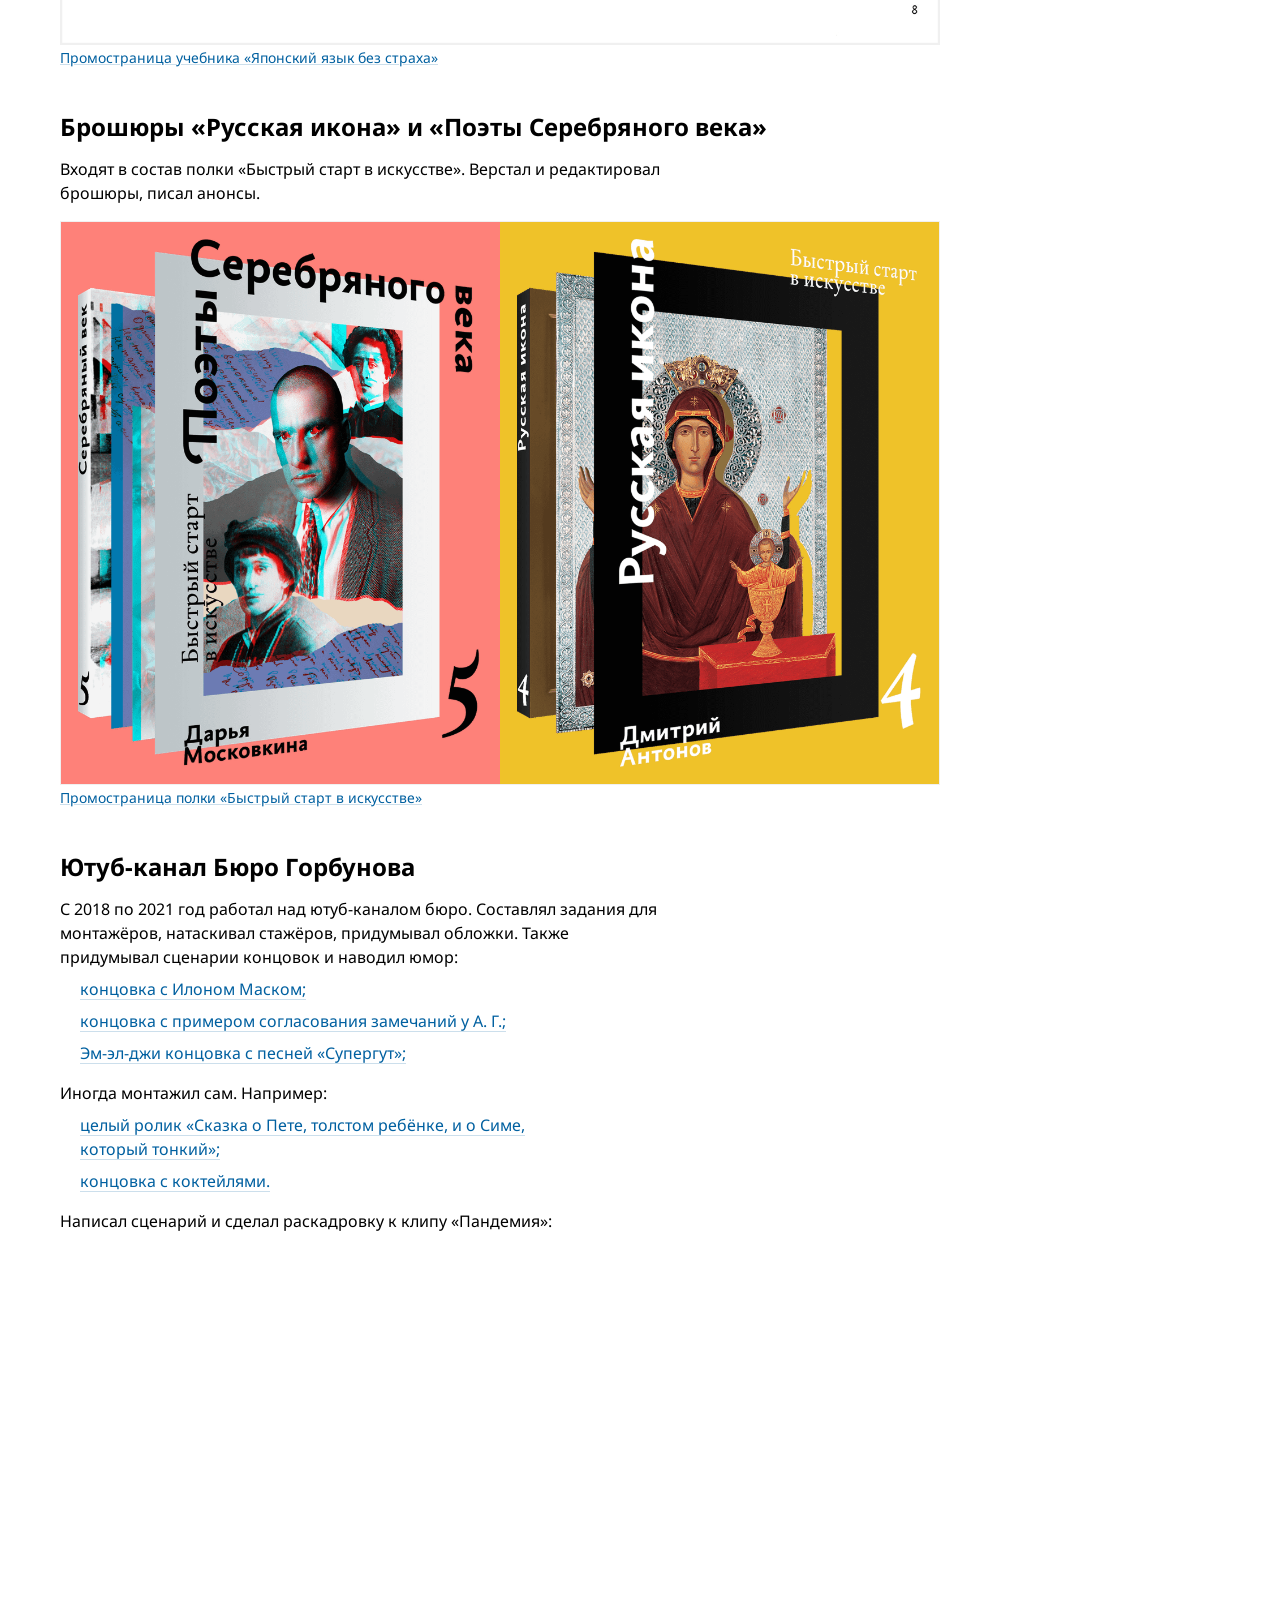
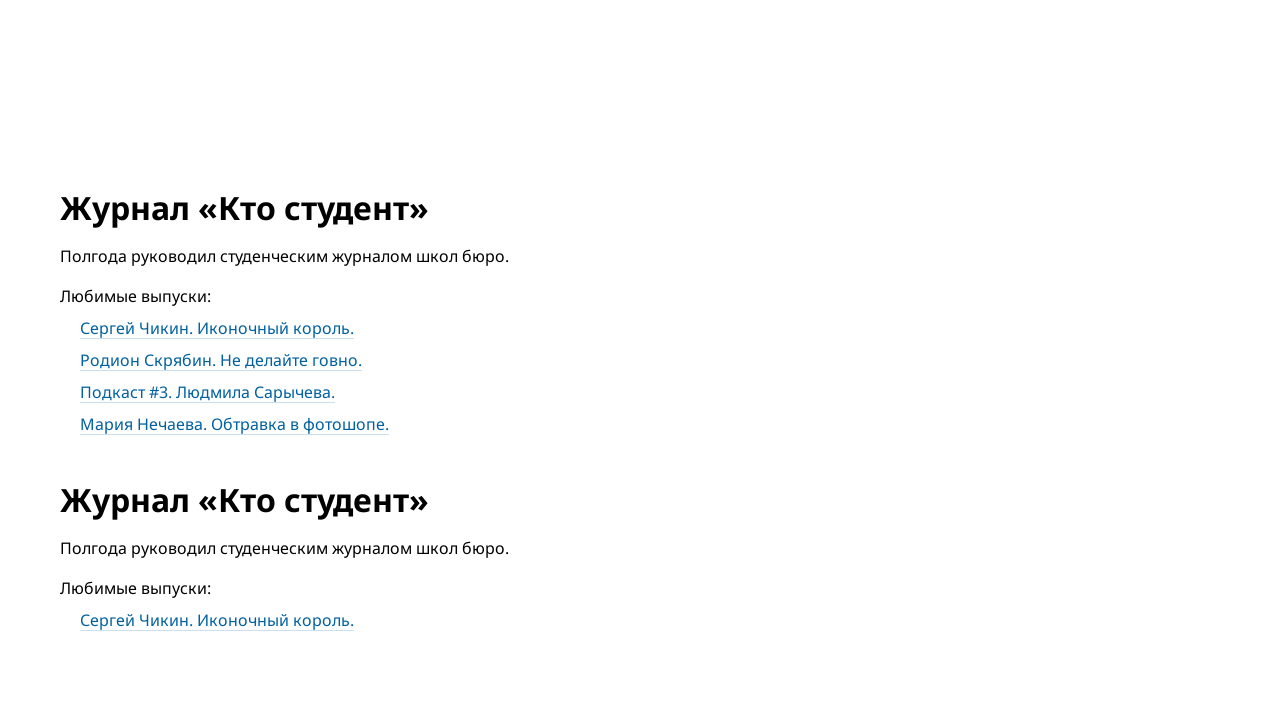
==== commit 4cb0a0b5: "Update index.html" ====
--- a/index.html
+++ b/index.html
@@ -1,7 +1,12 @@
 <!DOCTYPE html>
 <html lang="ru">
 <head>
-
+      <script type="module" src="https://viewer.vizbl.com/native_button/script.js" async defer></script>
+  <script>
+      window.onload = function() {
+        window.vizbl.initNativeButton('vizbl_native_button')
+      }
+  </script>
 
     <!-- Здесь шапка с инфой. Тайтл — название страницы. Всё остальное — подключаем шрифт гугля Noto Sans. Если надо поменять, то это в цсс уже. Какой-нибудь кодой в вс-коде можно сделать-->
     <!-- По тексту. &nbsp; — это неразрывные пробелы-->
@@ -192,6 +197,16 @@
                         </ul>
                     </section>
 
+                    <section class="section">
+                        <h1 class="section-title">Журнал «Кто студент»</h1>
+                        <p class="section-text">Полгода руководил студенческим журналом школ бюро.</p>
+                        <p class="section-text">Любимые выпуски:</p>
+                        <ul>
+                            <li><a  rel="ar"  href="#"  class="vizbl_native_button"  data-object-tinuuid="K7CCtKS9Qaer7fQW-6IN1Q"  data-object-hid=" ">Сергей Чикин. Иконочный король.</a></li>
+
+                        </ul>
+                    </section>
+
                 </div>
             </div>
         </div>
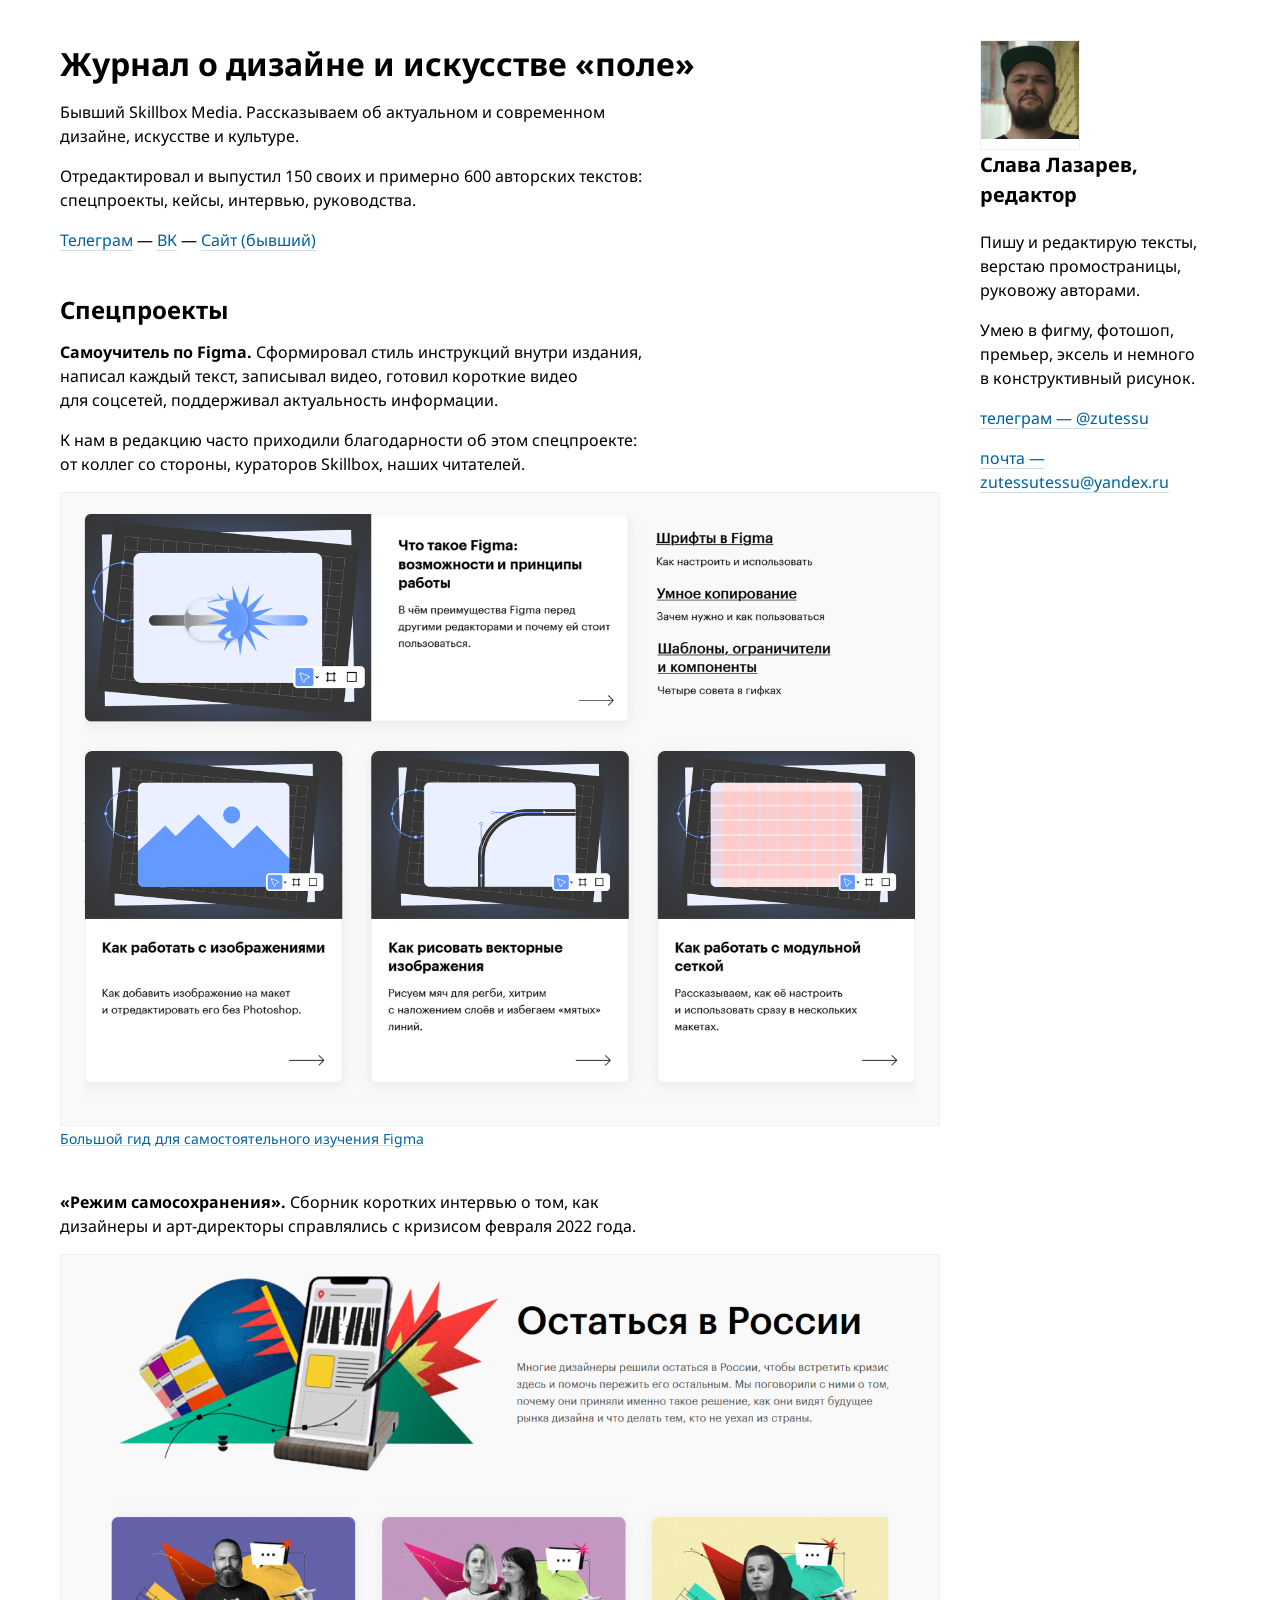
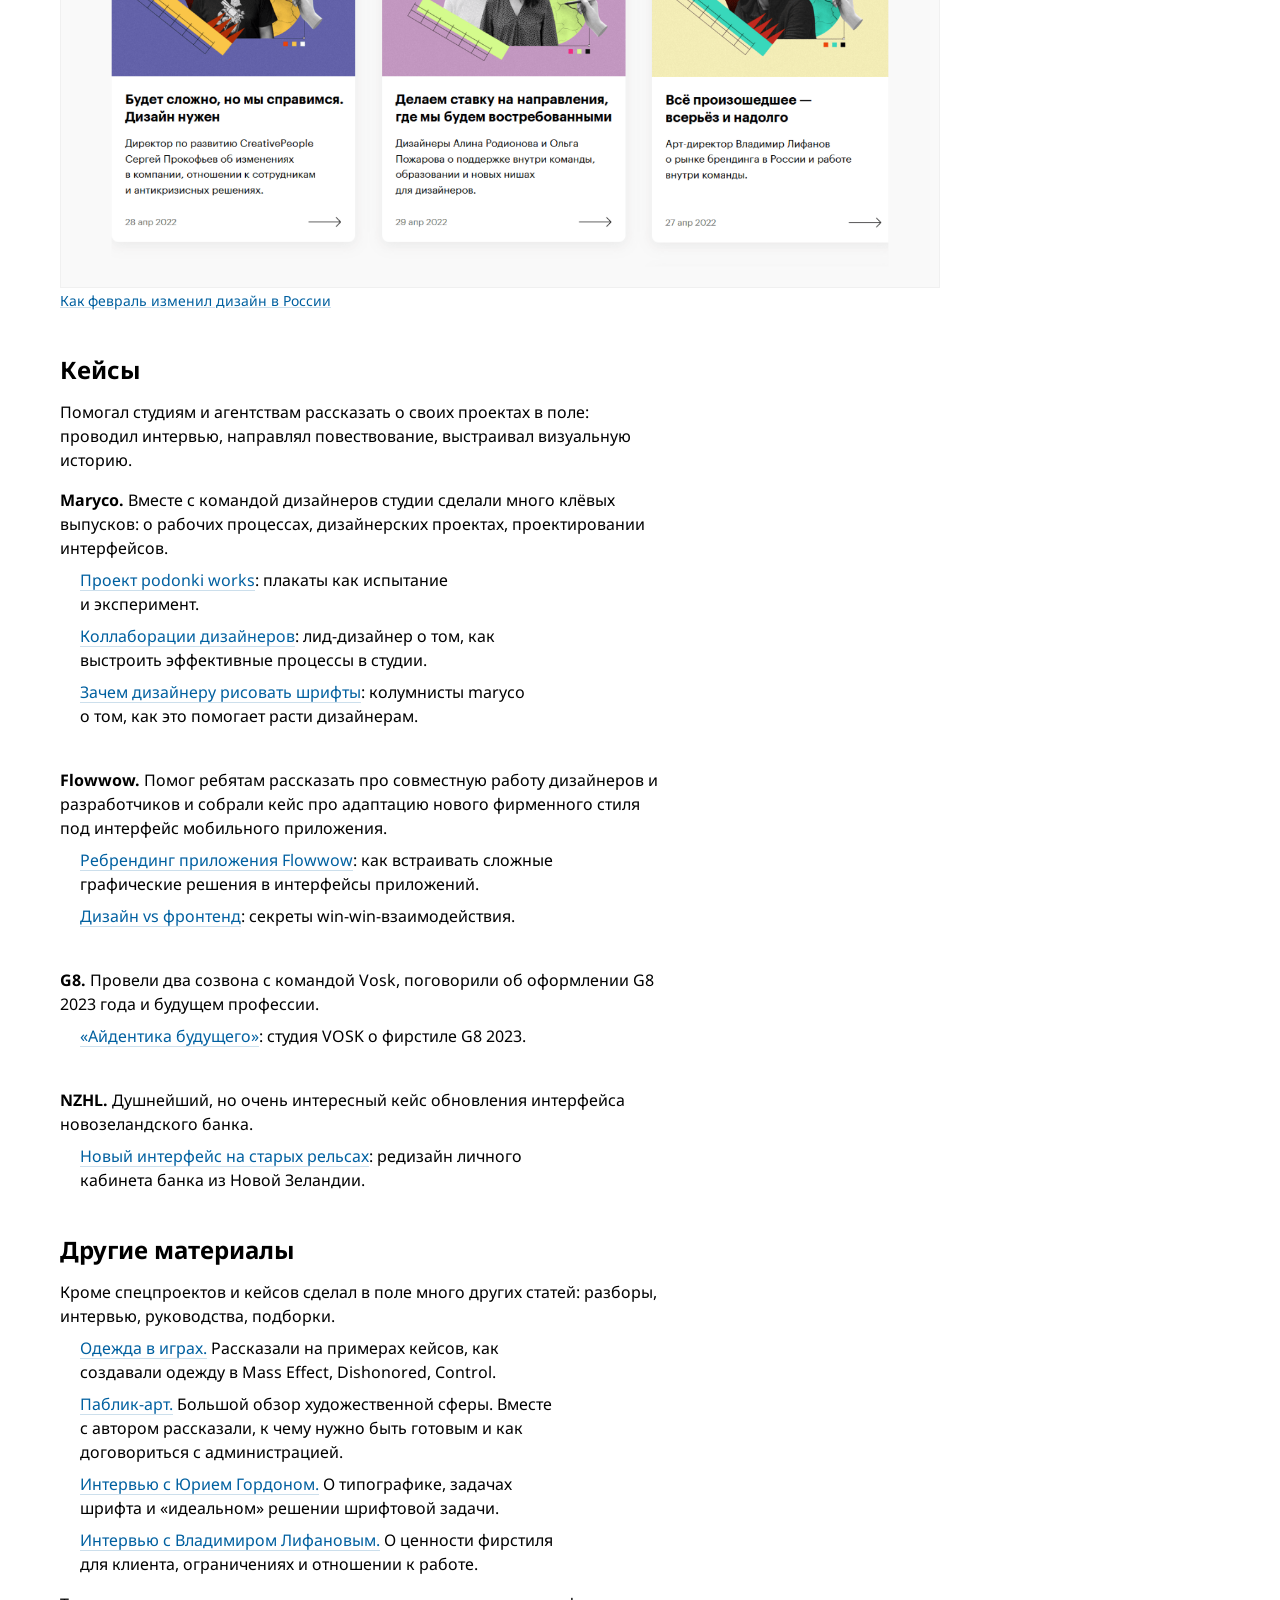
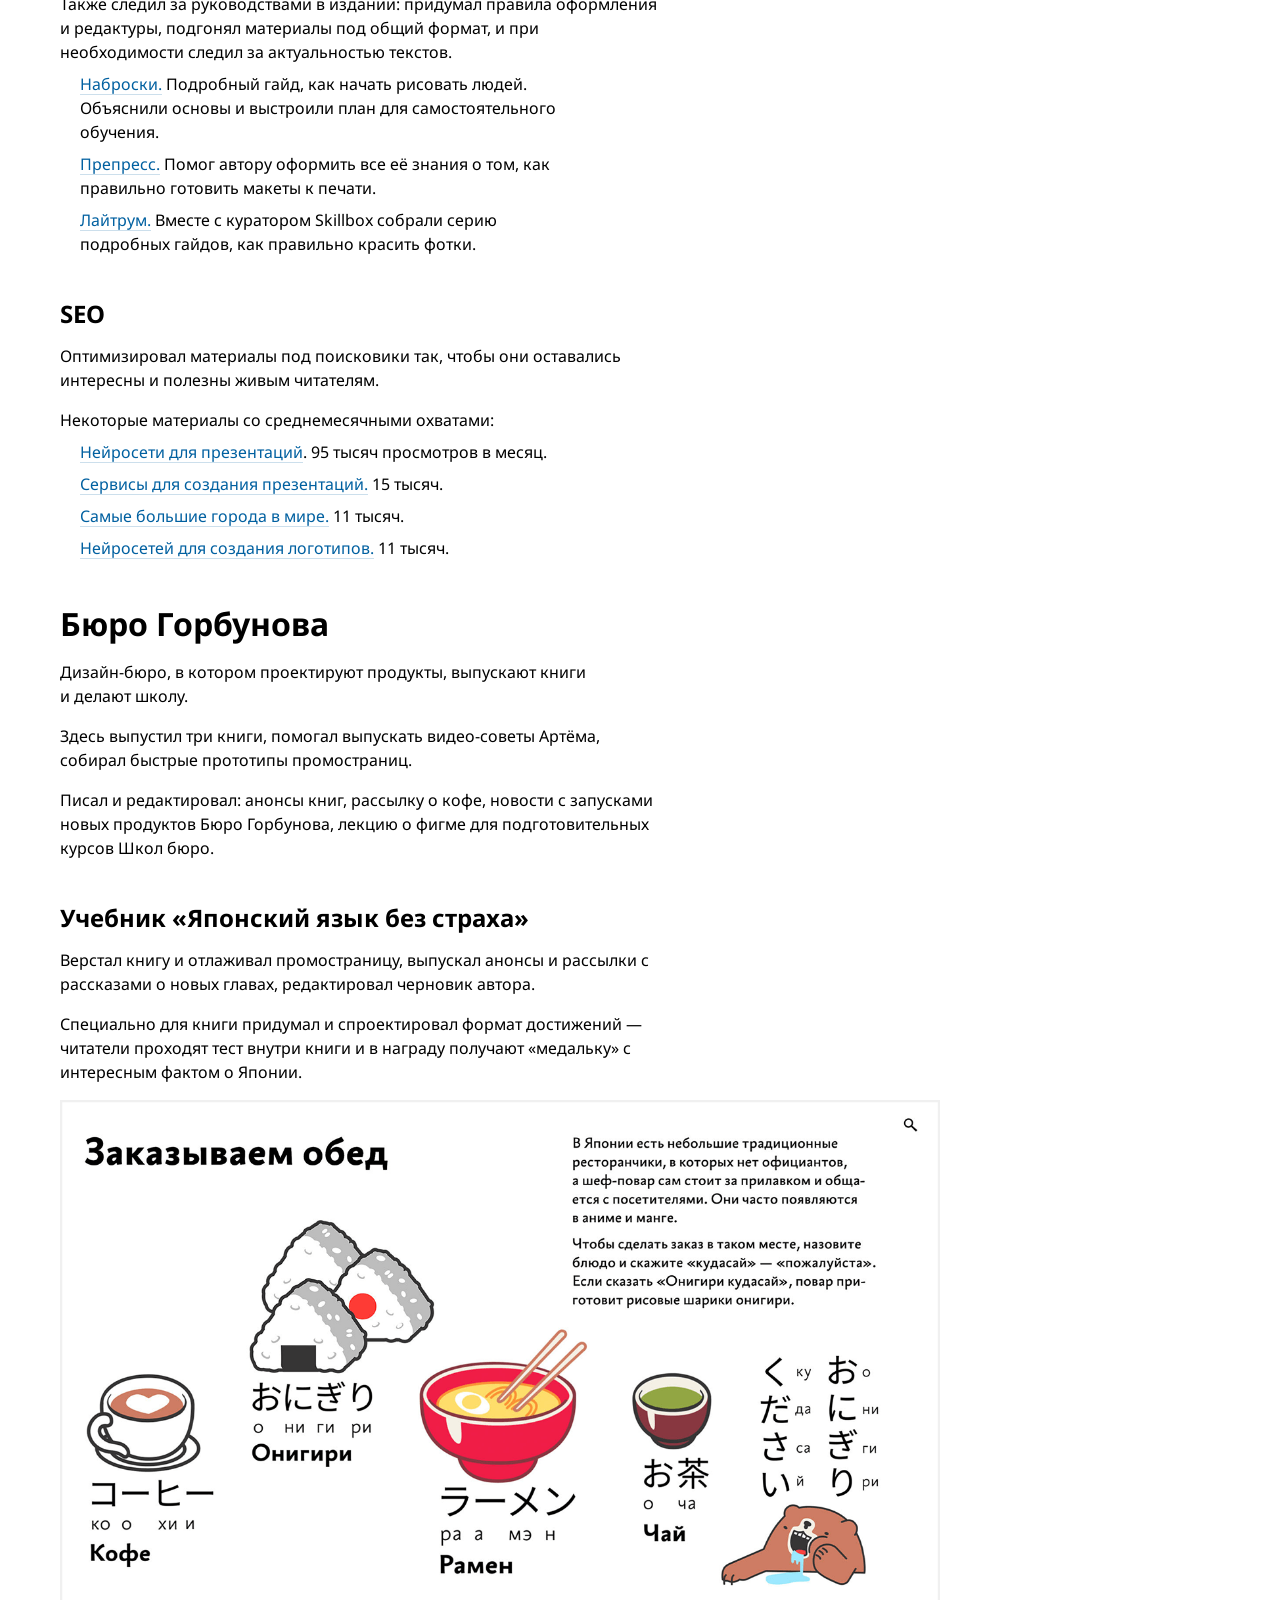
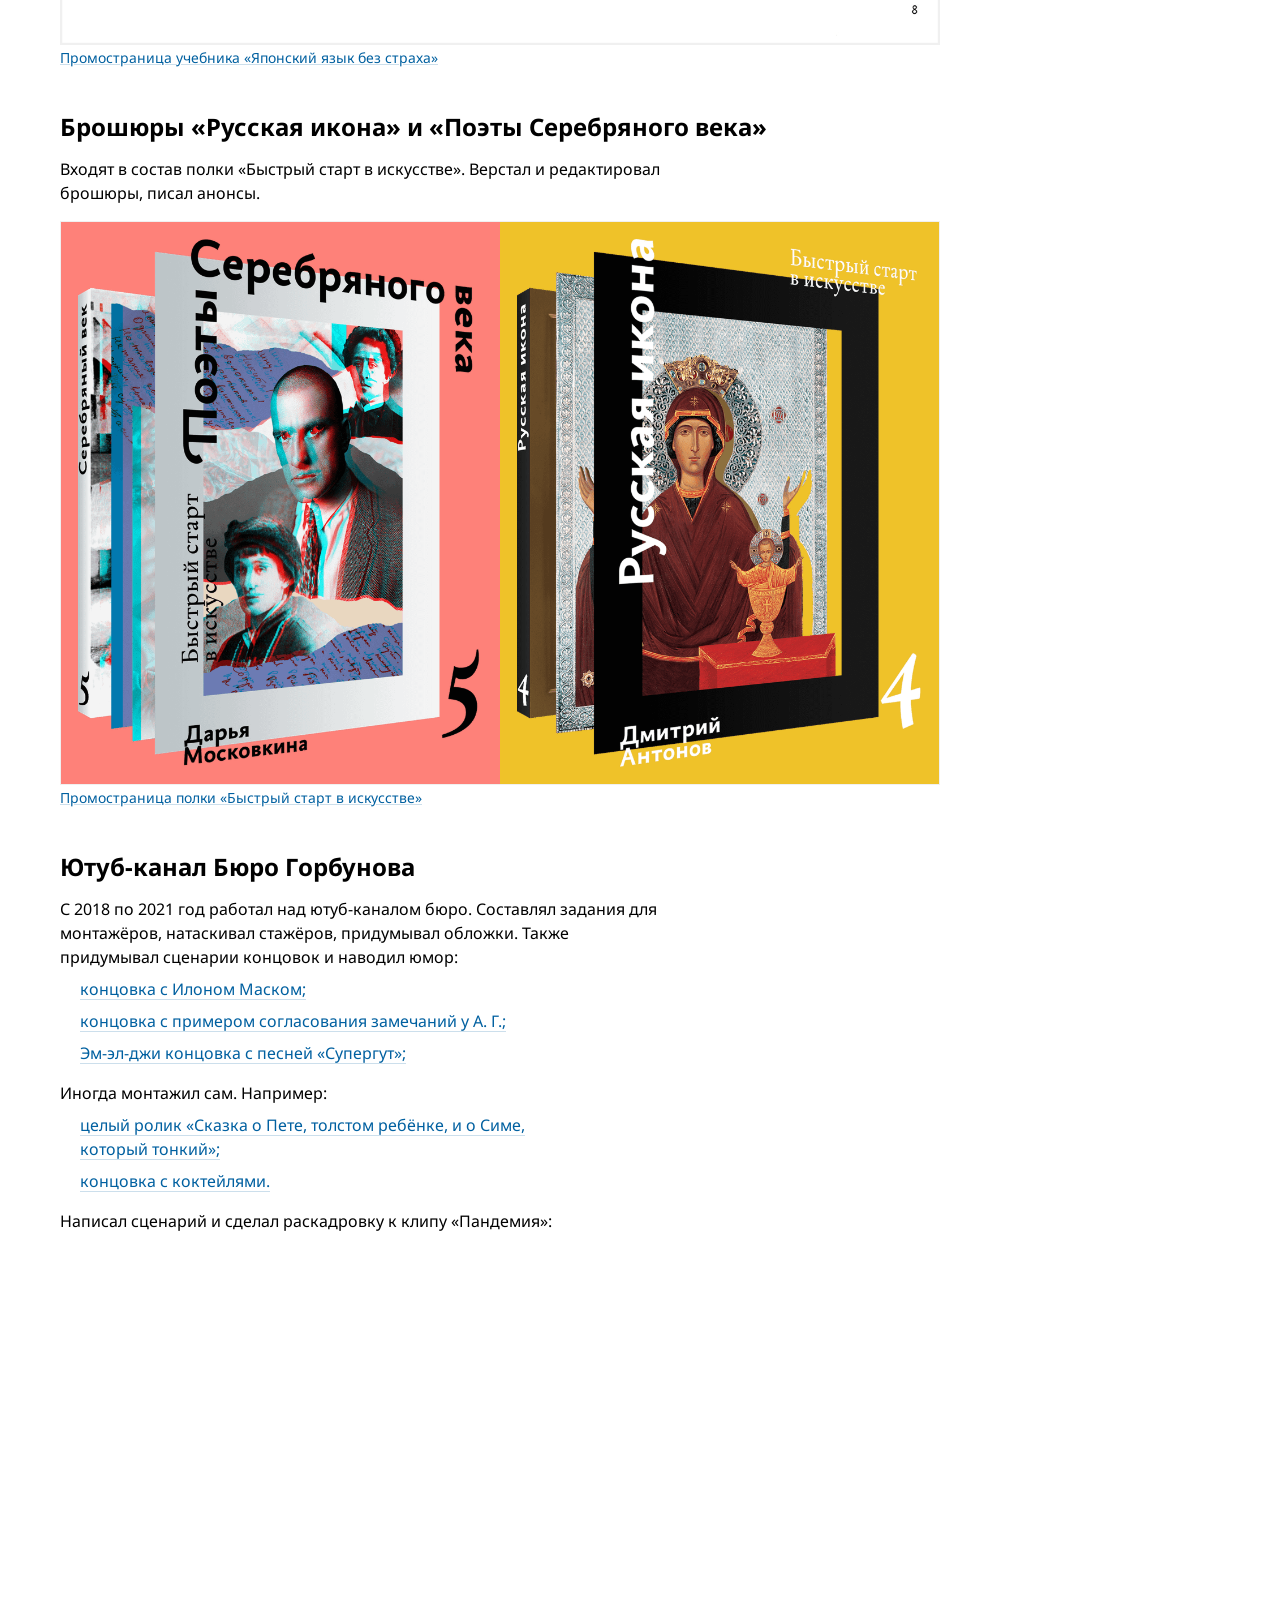
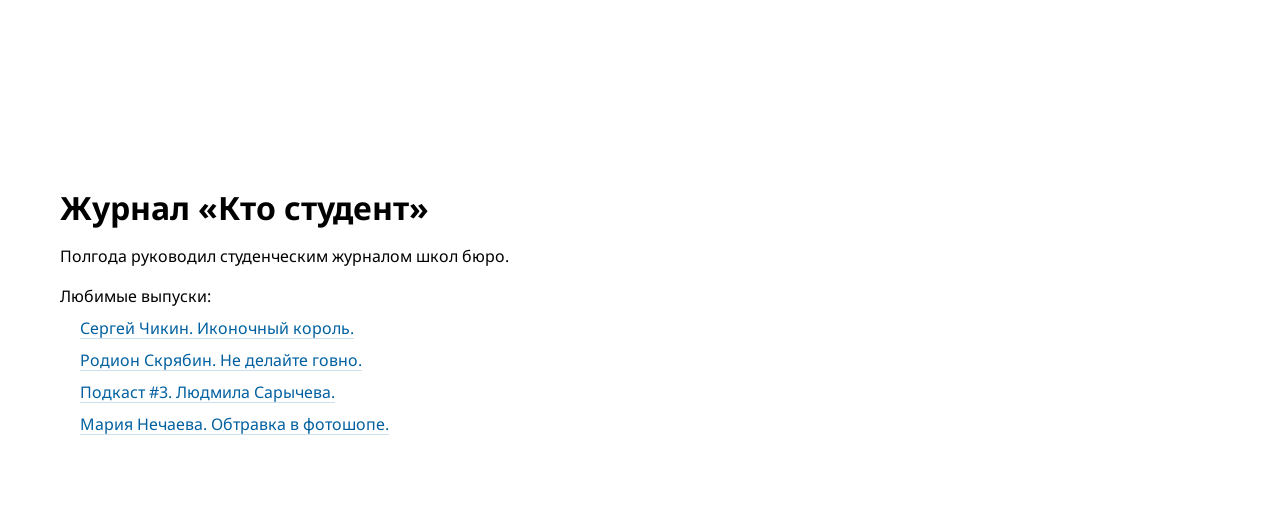
==== commit 2cb9b100: "Update index.html" ====
--- a/index.html
+++ b/index.html
@@ -1,12 +1,6 @@
 <!DOCTYPE html>
 <html lang="ru">
 <head>
-      <script type="module" src="https://viewer.vizbl.com/native_button/script.js" async defer></script>
-  <script>
-      window.onload = function() {
-        window.vizbl.initNativeButton('vizbl_native_button')
-      }
-  </script>
 
     <!-- Здесь шапка с инфой. Тайтл — название страницы. Всё остальное — подключаем шрифт гугля Noto Sans. Если надо поменять, то это в цсс уже. Какой-нибудь кодой в вс-коде можно сделать-->
     <!-- По тексту. &nbsp; — это неразрывные пробелы-->
@@ -197,16 +191,6 @@
                         </ul>
                     </section>
 
-                    <section class="section">
-                        <h1 class="section-title">Журнал «Кто студент»</h1>
-                        <p class="section-text">Полгода руководил студенческим журналом школ бюро.</p>
-                        <p class="section-text">Любимые выпуски:</p>
-                        <ul>
-                            <li><a  rel="ar"  href="#"  class="vizbl_native_button"  data-object-tinuuid="K7CCtKS9Qaer7fQW-6IN1Q"  data-object-hid=" ">Сергей Чикин. Иконочный король.</a></li>
-
-                        </ul>
-                    </section>
-
                 </div>
             </div>
         </div>
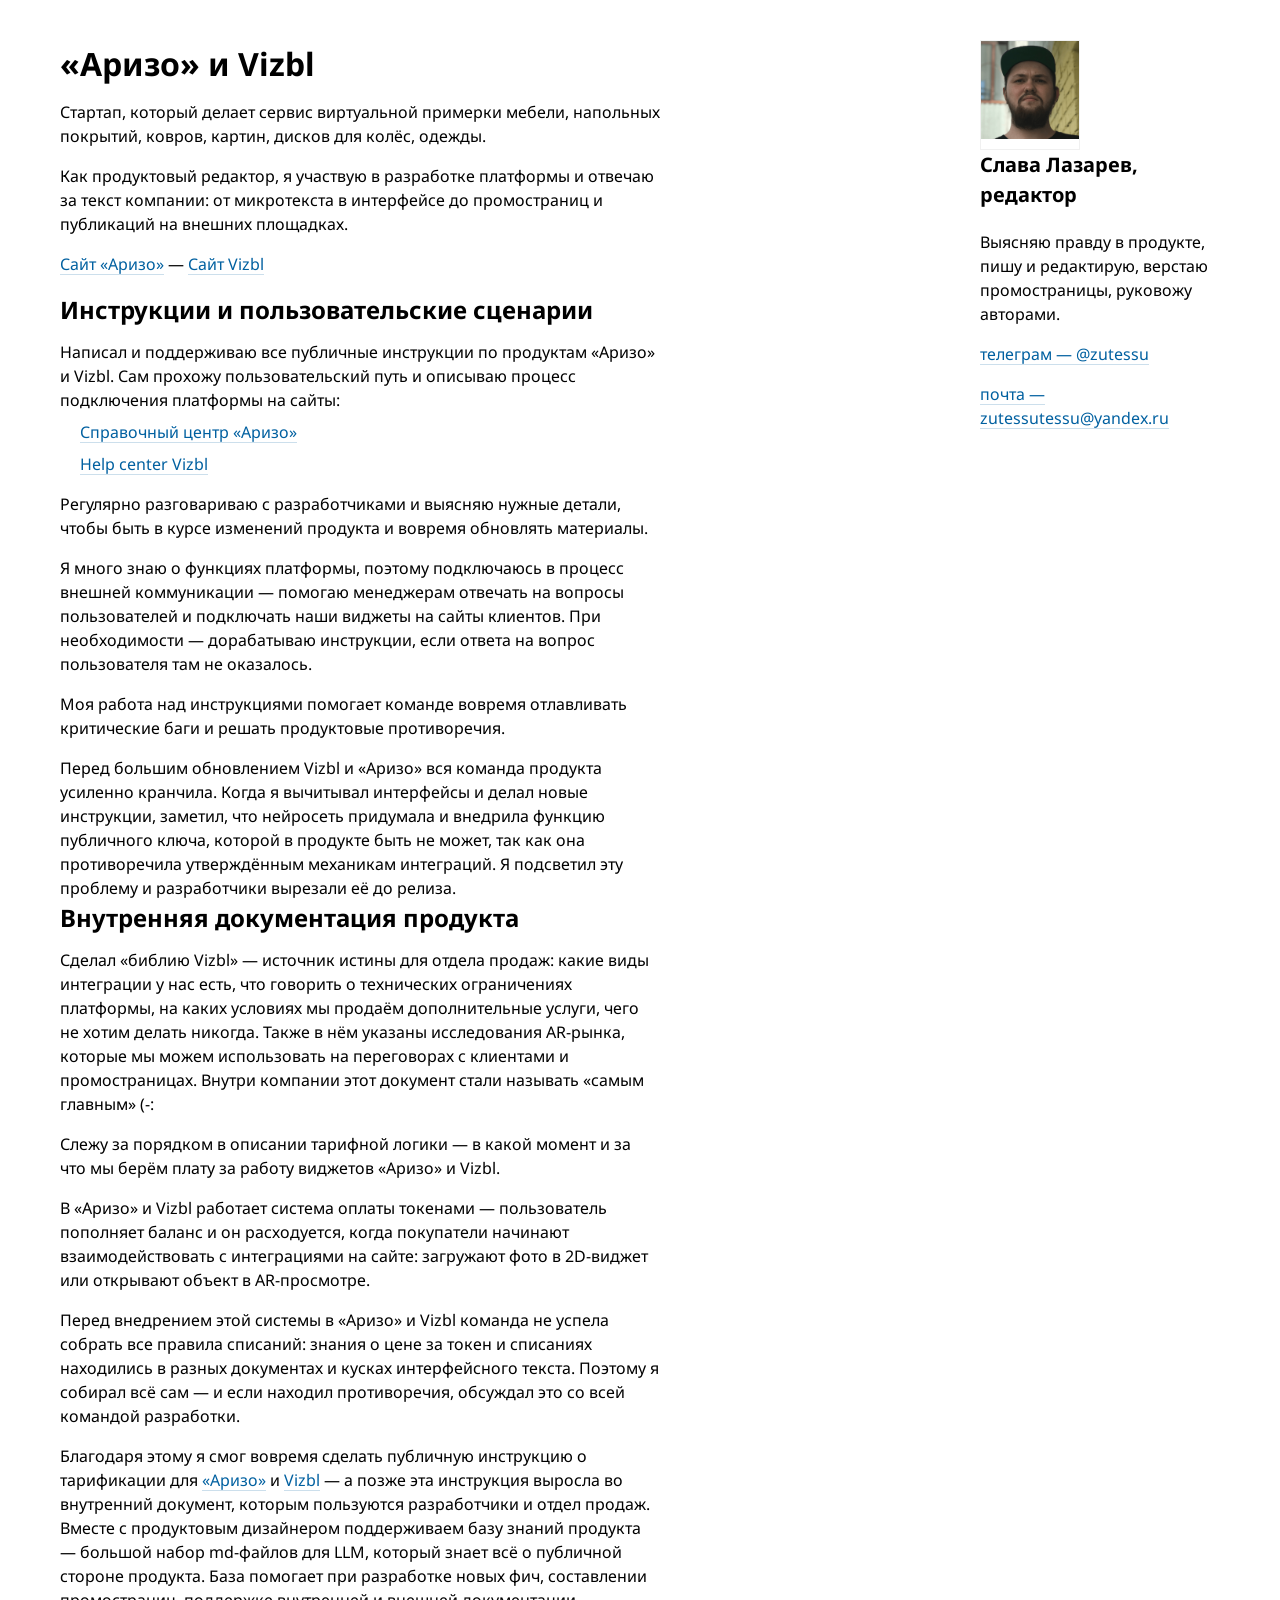
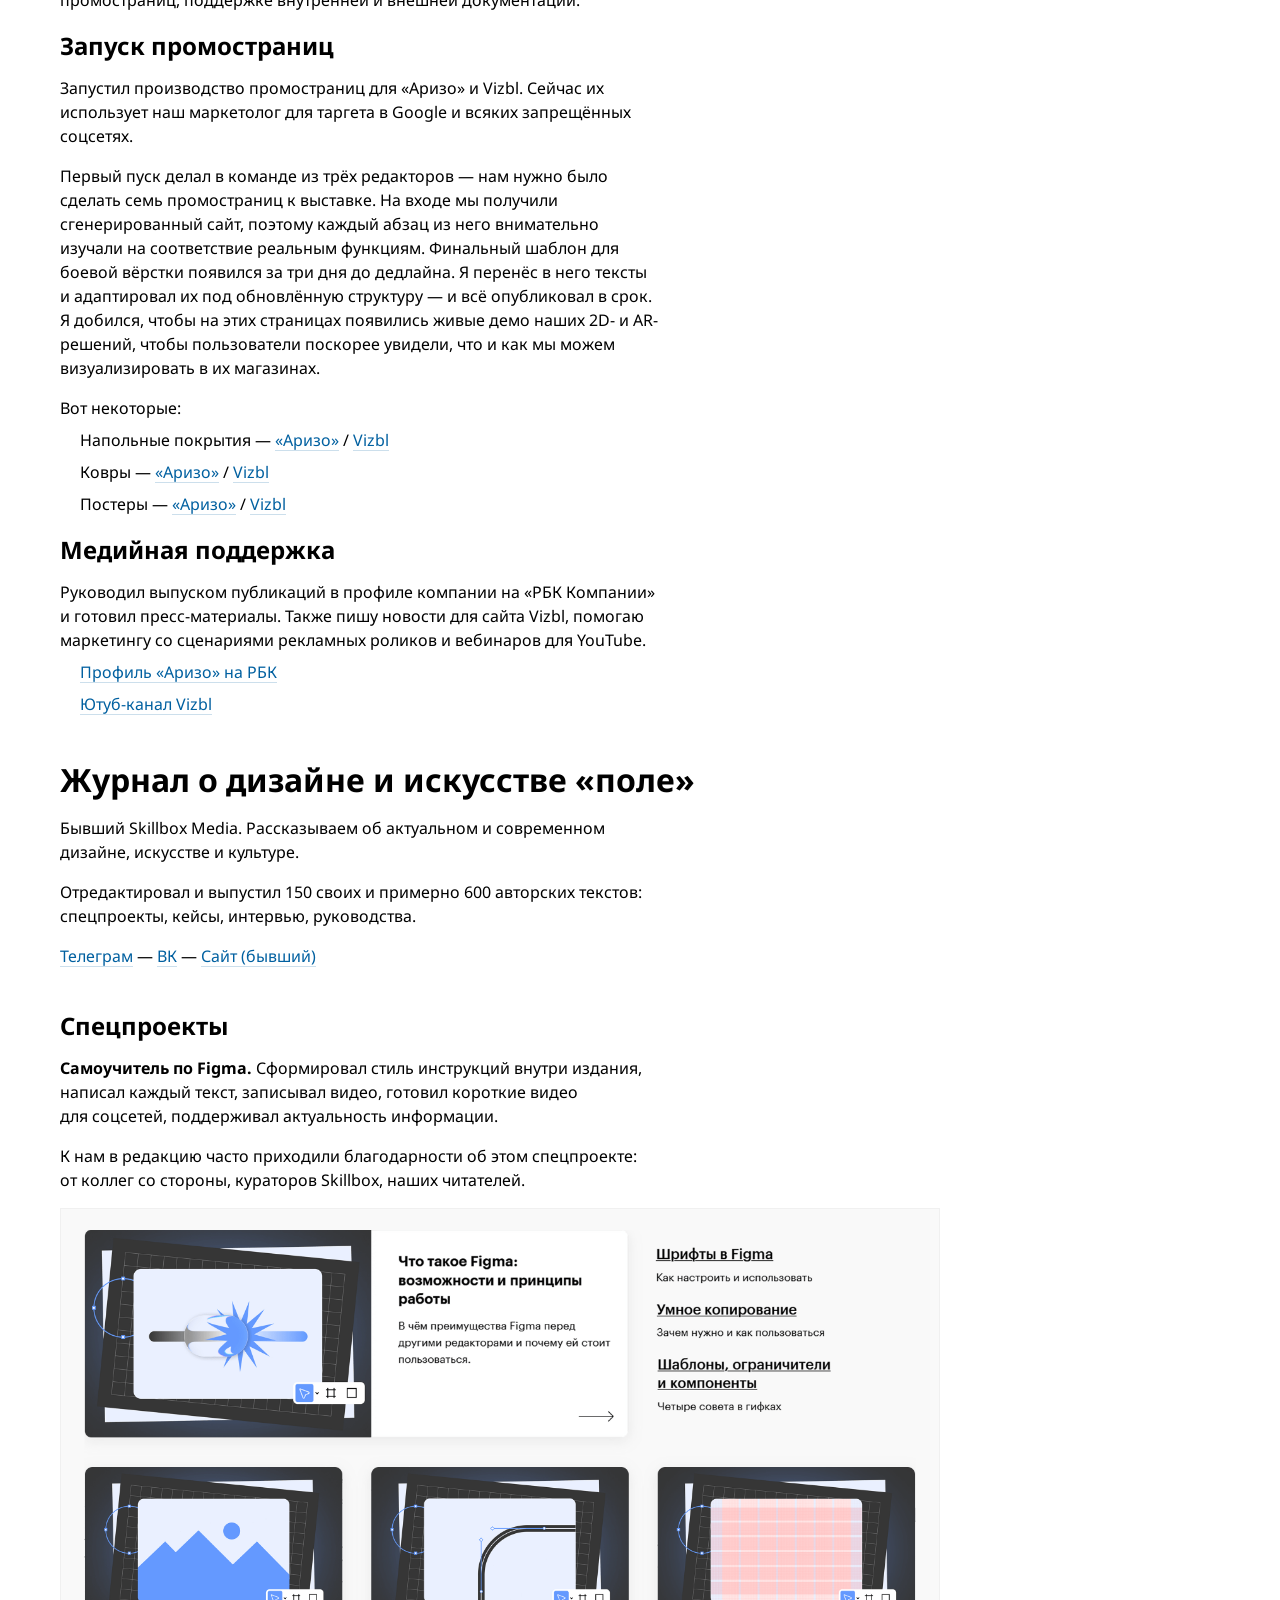
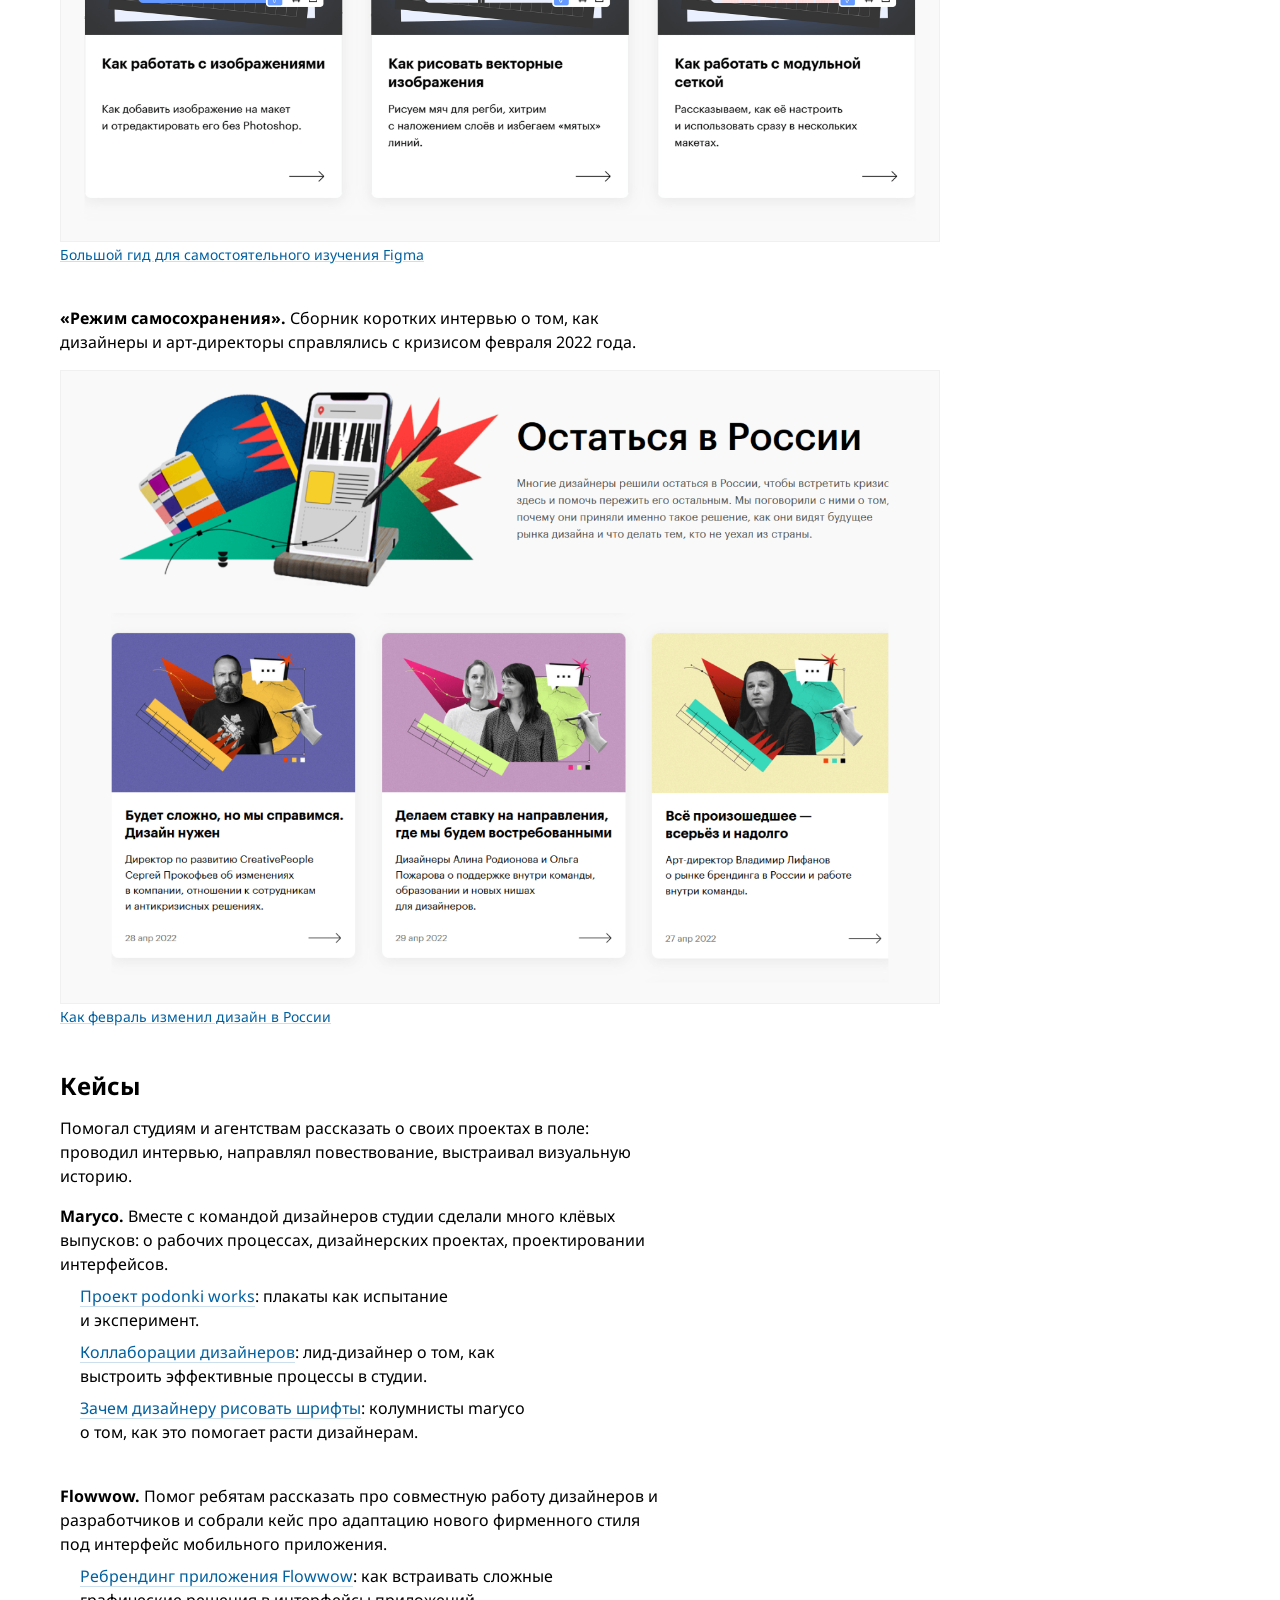
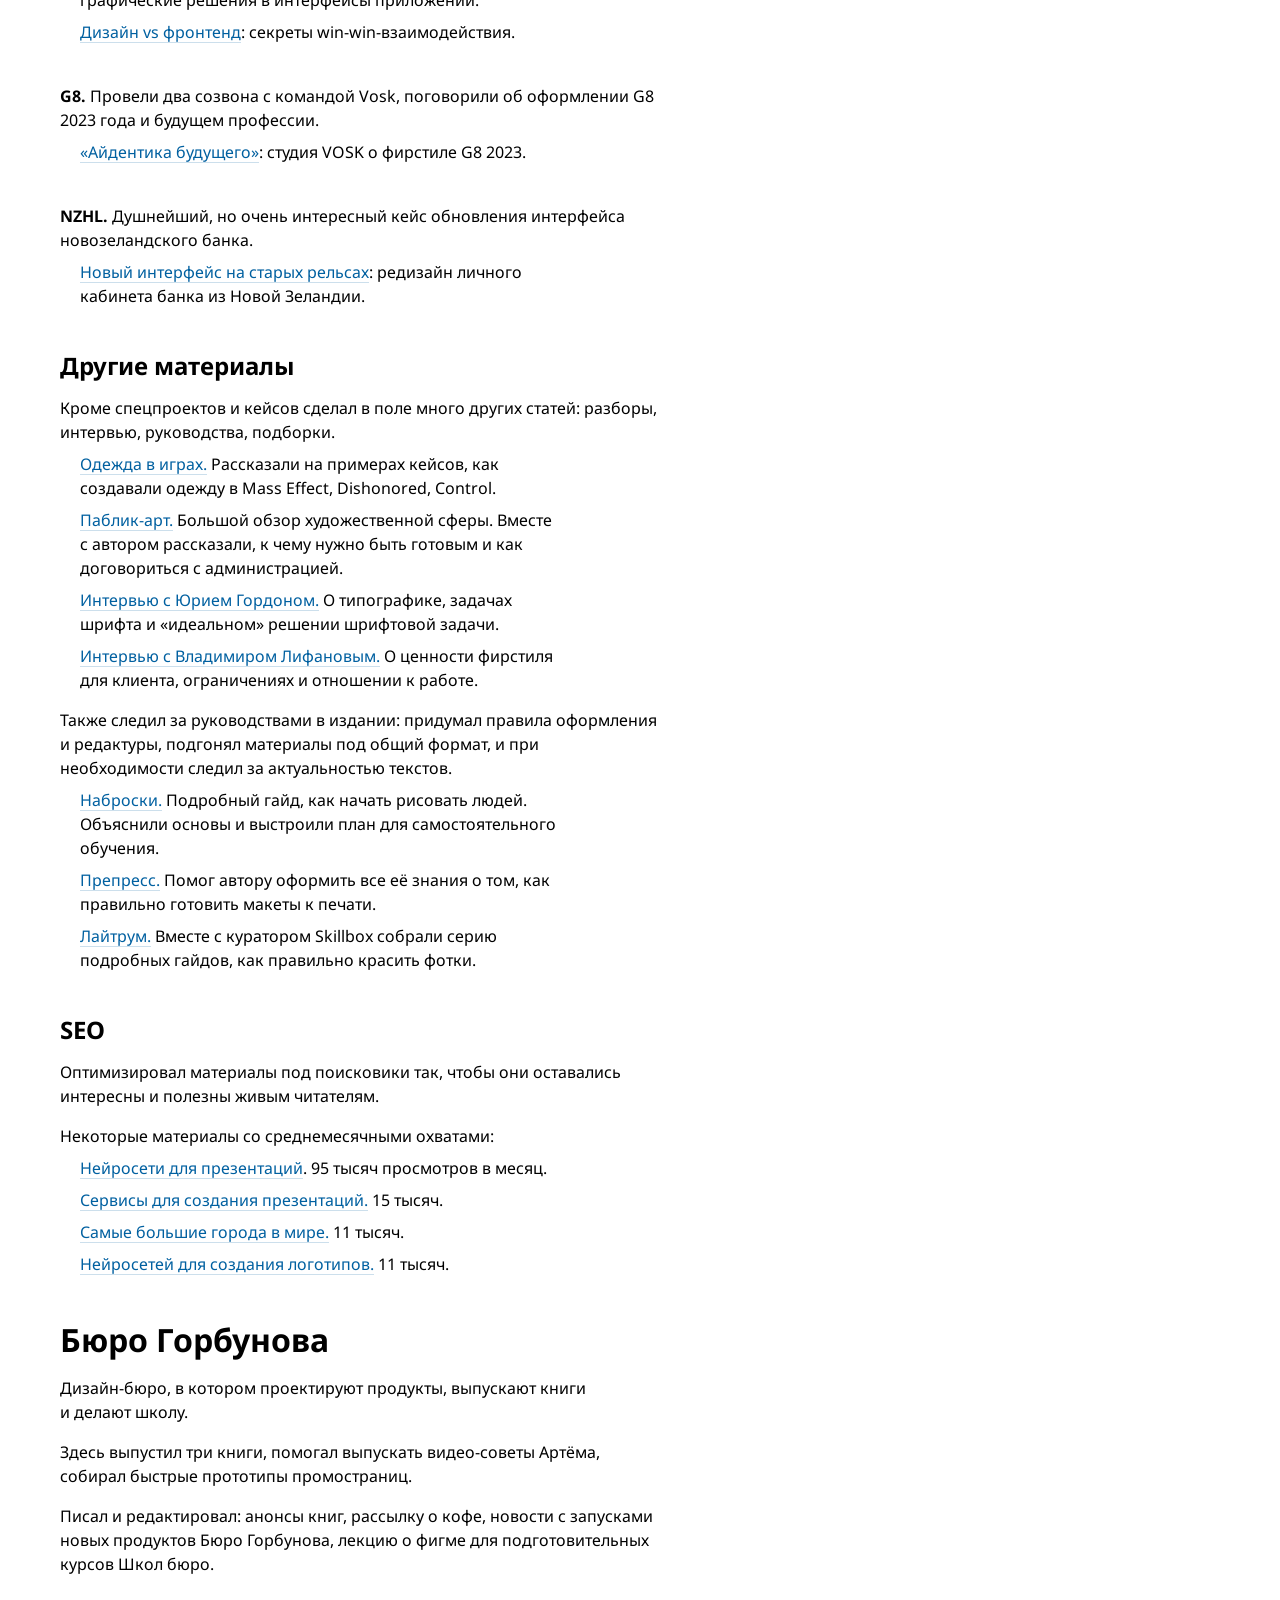
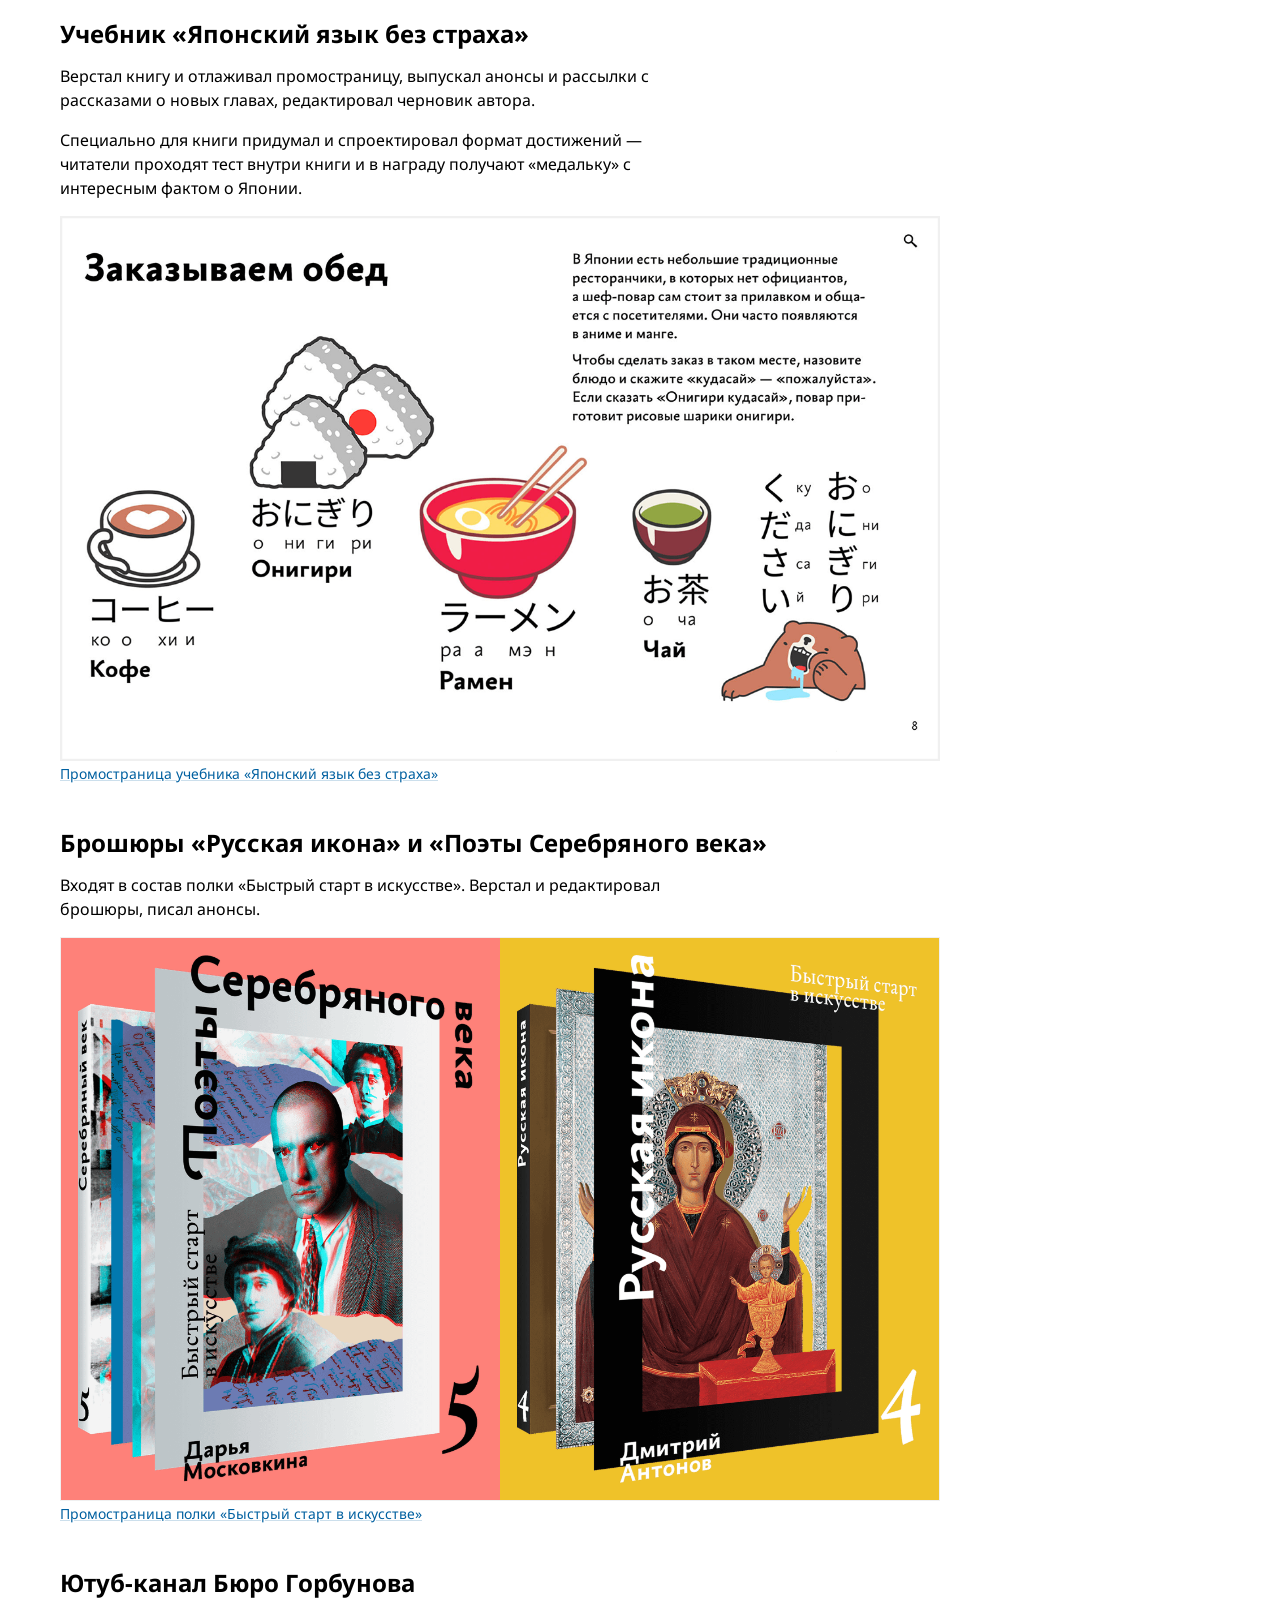
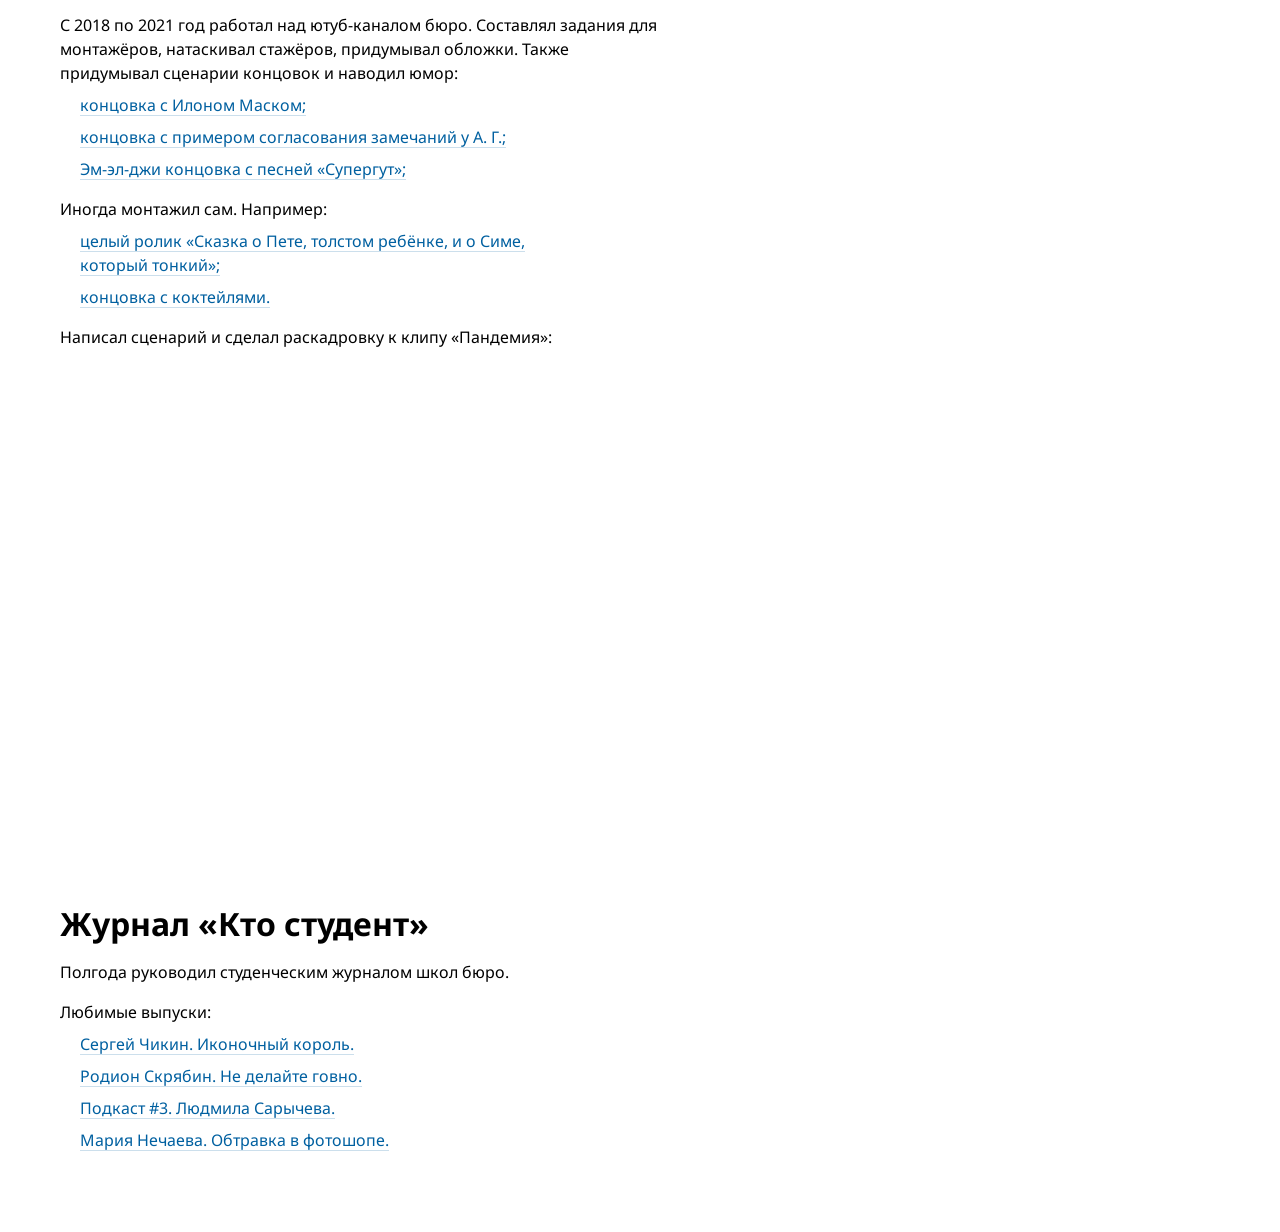
==== commit e694c37a: "Update index.html" ====
--- a/index.html
+++ b/index.html
@@ -1,6 +1,7 @@
 <!DOCTYPE html>
 <html lang="ru">
 <head>
+
 
     <!-- Здесь шапка с инфой. Тайтл — название страницы. Всё остальное — подключаем шрифт гугля Noto Sans. Если надо поменять, то это в цсс уже. Какой-нибудь кодой в вс-коде можно сделать-->
     <!-- По тексту. &nbsp; — это неразрывные пробелы-->
@@ -20,8 +21,7 @@
                 <aside class="sidebar">
                     <img src="img/face.png" style="max-width: 100px; padding-bottom: 10px;" alt="Страница спецпроекта по Figma. На скриншоте 4 плашки со ссылками на часть статей.">
                     <h2 class="sidebar-title">Слава Лазарев, <br>редактор</h2>
-                    <p class="section-text">Пишу и&nbsp;редактирую тексты, верстаю промостраницы, руковожу авторами.</p>
-                    <p class="section-text">Умею в&nbsp;фигму, фотошоп, премьер, эксель и&nbsp;немного в&nbsp;конструктивный рисунок.</p>
+                    <p class="section-text">Выясняю правду в продукте, пишу и редактирую, верстаю промостраницы, руковожу авторами.</p>
                     <p class="section-text"><a href="https://t.me/zutessu" target="_blank">телеграм&nbsp;— @zutessu</a></p>
                     <p class="section-text"><a href="mailto:zutessutessu@yandex.ru">почта&nbsp;— zutessutessu@yandex.ru</a></p>
 
@@ -29,6 +29,55 @@
 
                 <div class="content">
                 
+                    <section class="section portfolio-project">
+                        <h1 class="section-title">«Аризо» и Vizbl</h1>
+                        <p class="section-text">Стартап, который делает сервис виртуальной примерки мебели, напольных покрытий, ковров, картин, дисков для колёс, одежды.</p>
+                        <p class="section-text">Как продуктовый редактор, я участвую в разработке платформы и отвечаю за текст компании: от микротекста в интерфейсе до промостраниц и публикаций на внешних площадках.</p>
+                        <p class="section-text"><a href="https://arizo.ru/" target="_blank">Сайт «Аризо»</a>&nbsp;— <a href="https://vizbl.com/" target="_blank">Сайт Vizbl</a></p>
+
+                        <h2 class="section-title">Инструкции и пользовательские сценарии</h2>
+                        <p class="section-text">Написал и поддерживаю все публичные инструкции по продуктам «Аризо» и Vizbl. Сам прохожу пользовательский путь и описываю процесс подключения платформы на сайты:</p>
+                        <ul>
+                            <li><a href="https://arizo.ru/help/" target="_blank">Справочный центр «Аризо»</a></li>
+                            <li><a href="https://vizbl.com/helpcenter" target="_blank">Help center Vizbl</a></li>
+                        </ul>
+                        <p class="section-text">Регулярно разговариваю с разработчиками и выясняю нужные детали, чтобы быть в курсе изменений продукта и вовремя обновлять материалы.</p>
+                        <p class="section-text">Я много знаю о функциях платформы, поэтому подключаюсь в процесс внешней коммуникации — помогаю менеджерам отвечать на вопросы пользователей и подключать наши виджеты на сайты клиентов. При необходимости — дорабатываю инструкции, если ответа на вопрос пользователя там не оказалось.</p>
+                        <p class="section-text">Моя работа над инструкциями помогает команде вовремя отлавливать критические баги и решать продуктовые противоречия.</p>
+                        <div class="portfolio-case">
+                            <p class="section-text">Перед большим обновлением Vizbl и «Аризо» вся команда продукта усиленно кранчила. Когда я вычитывал интерфейсы и делал новые инструкции, заметил, что нейросеть придумала и внедрила функцию публичного ключа, которой в продукте быть не может, так как она противоречила утверждённым механикам интеграций. Я подсветил эту проблему и разработчики вырезали её до релиза.</p>
+                        </div>
+
+                        <h2 class="section-title">Внутренняя документация продукта</h2>
+                        <p class="section-text">Сделал «библию Vizbl» — источник истины для отдела продаж: какие виды интеграции у нас есть, что говорить о технических ограничениях платформы, на каких условиях мы продаём дополнительные услуги, чего не хотим делать никогда. Также в нём указаны исследования AR-рынка, которые мы можем использовать на переговорах с клиентами и промостраницах. Внутри компании этот документ стали называть «самым главным» (-:</p>
+                        <p class="section-text">Слежу за порядком в описании тарифной логики — в какой момент и за что мы берём плату за работу виджетов «Аризо» и Vizbl.</p>
+                        <div class="portfolio-case">
+                            <p class="section-text">В «Аризо» и Vizbl работает система оплаты токенами — пользователь пополняет баланс и он расходуется, когда покупатели начинают взаимодействовать с интеграциями на сайте: загружают фото в 2D-виджет или открывают объект в AR-просмотре.</p>
+                            <p class="section-text">Перед внедрением этой системы в «Аризо» и Vizbl команда не успела собрать все правила списаний: знания о цене за токен и списаниях находились в разных документах и кусках интерфейсного текста. Поэтому я собирал всё сам — и если находил противоречия, обсуждал это со всей командой разработки.</p>
+                            <p class="section-text">Благодаря этому я смог вовремя сделать публичную инструкцию о тарификации для <a href="https://arizo.ru/help/obshchie/kak-rabotaet-sistema-tokenov/" target="_blank">«Аризо»</a> и <a href="https://vizbl.com/helpcenter/how-the-token-system-works-in-vizbl" target="_blank">Vizbl</a> — а позже эта инструкция выросла во внутренний документ, которым пользуются разработчики и отдел продаж.</p>
+                        </div>
+                        <p class="section-text">Вместе с продуктовым дизайнером поддерживаем базу знаний продукта — большой набор md-файлов для LLM, который знает всё о публичной стороне продукта. База помогает при разработке новых фич, составлении промостраниц, поддержке внутренней и внешней документации.</p>
+
+                        <h2 class="section-title">Запуск промостраниц</h2>
+                        <p class="section-text">Запустил производство промостраниц для «Аризо» и Vizbl. Сейчас их использует наш маркетолог для таргета в Google и всяких запрещённых соцсетях.</p>
+                        <div class="portfolio-case">
+                            <p class="section-text">Первый пуск делал в команде из трёх редакторов — нам нужно было сделать семь промостраниц к выставке. На входе мы получили сгенерированный сайт, поэтому каждый абзац из него внимательно изучали на соответствие реальным функциям. Финальный шаблон для боевой вёрстки появился за три дня до дедлайна. Я перенёс в него тексты и адаптировал их под обновлённую структуру — и всё опубликовал в срок.</p>
+                        </div>
+                        <p class="section-text">Я добился, чтобы на этих страницах появились живые демо наших 2D- и AR-решений, чтобы пользователи поскорее увидели, что и как мы можем визуализировать в их магазинах.</p>
+                        <p class="section-text">Вот некоторые:</p>
+                        <ul>
+                            <li>Напольные покрытия — <a href="https://arizo.ru/flooring/" target="_blank">«Аризо»</a> / <a href="https://vizbl.com/flooring" target="_blank">Vizbl</a></li>
+                            <li>Ковры — <a href="https://arizo.ru/rugs/" target="_blank">«Аризо»</a> / <a href="https://vizbl.com/rugs" target="_blank">Vizbl</a></li>
+                            <li>Постеры — <a href="https://arizo.ru/wall-art/" target="_blank">«Аризо»</a> / <a href="https://vizbl.com/wallart" target="_blank">Vizbl</a></li>
+                        </ul>
+
+                        <h2 class="section-title">Медийная поддержка</h2>
+                        <p class="section-text">Руководил выпуском публикаций в профиле компании на «РБК Компании» и готовил пресс-материалы. Также пишу новости для сайта Vizbl, помогаю маркетингу со сценариями рекламных роликов и вебинаров для YouTube.</p>
+                        <ul>
+                            <li><a href="https://companies.rbc.ru/id/1217700604550-arizo/" target="_blank">Профиль «Аризо» на РБК</a></li>
+                            <li><a href="https://www.youtube.com/@vizbl5994" target="_blank">Ютуб-канал Vizbl</a></li>
+                        </ul>
+                    </section>
                     <!-- Секция = один проект\описание конторы-->
                     <section class="section">
                     <!-- H1 — место работы -->
